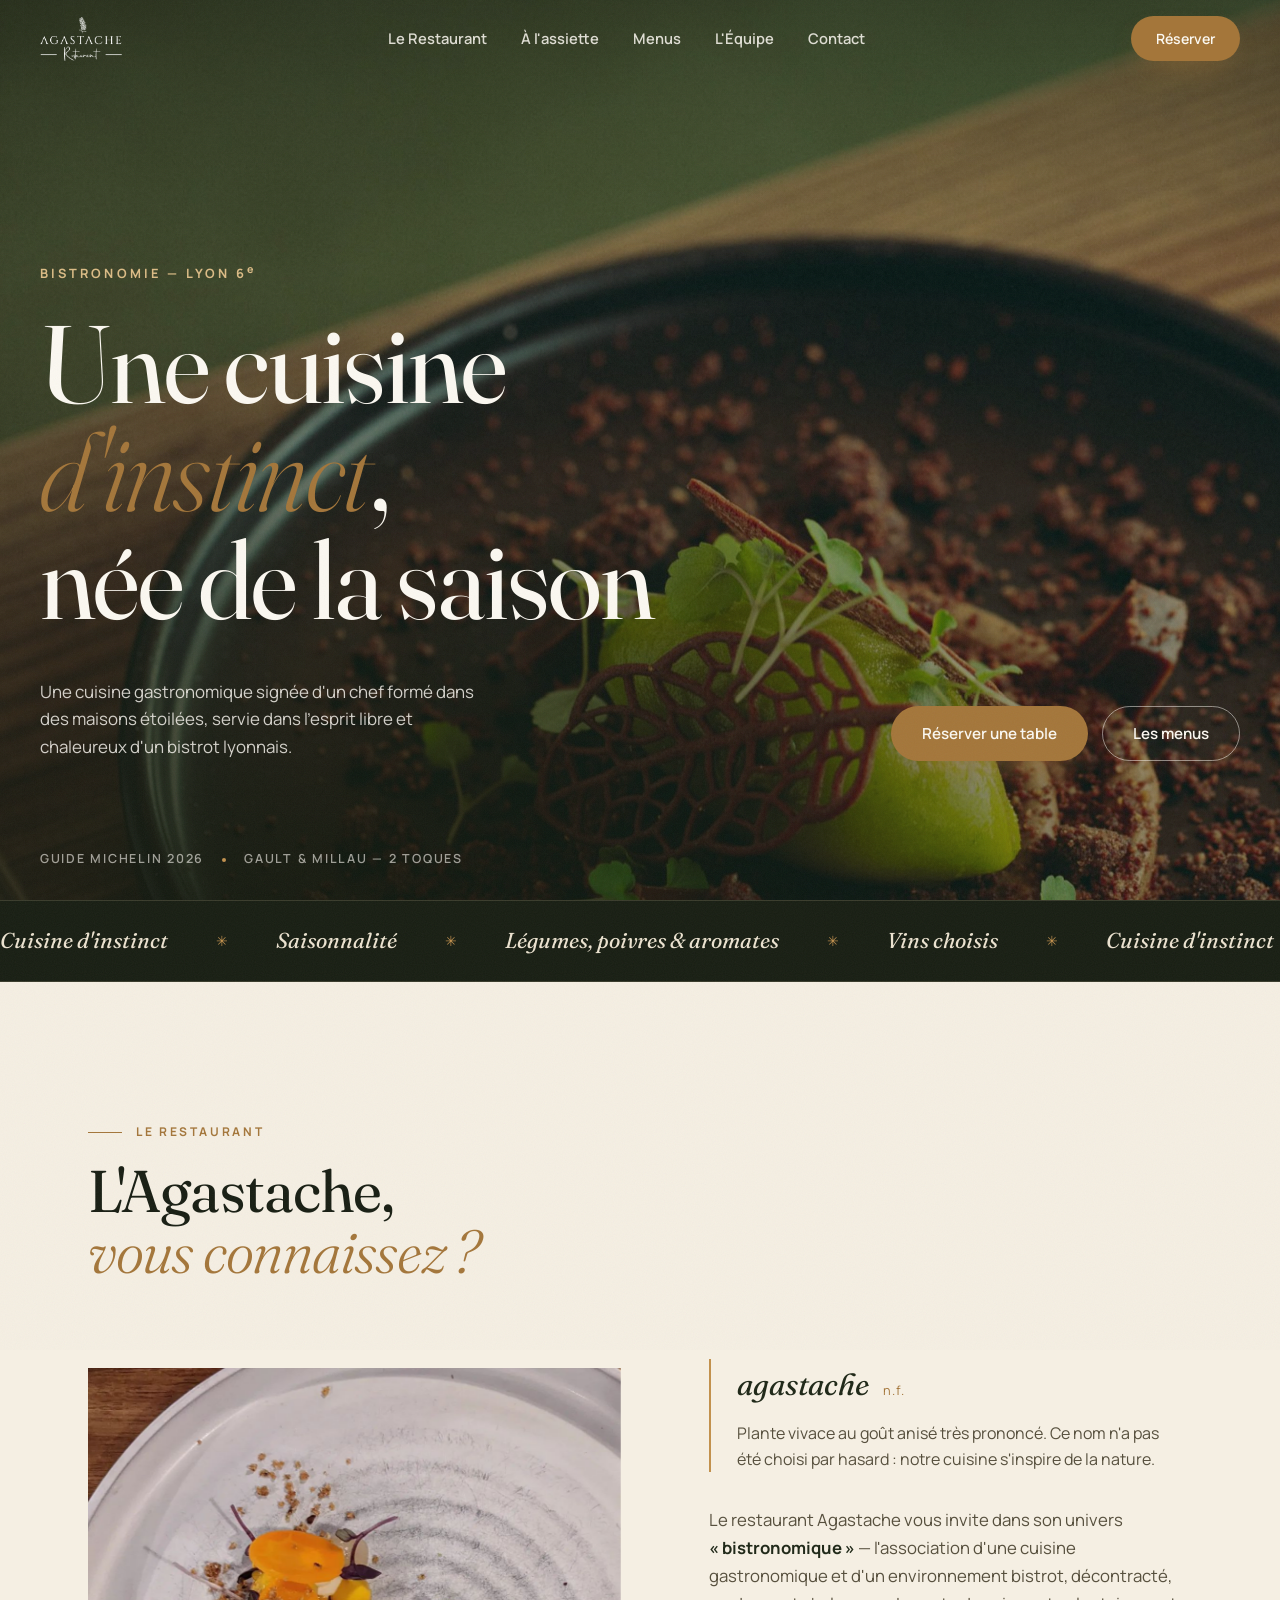
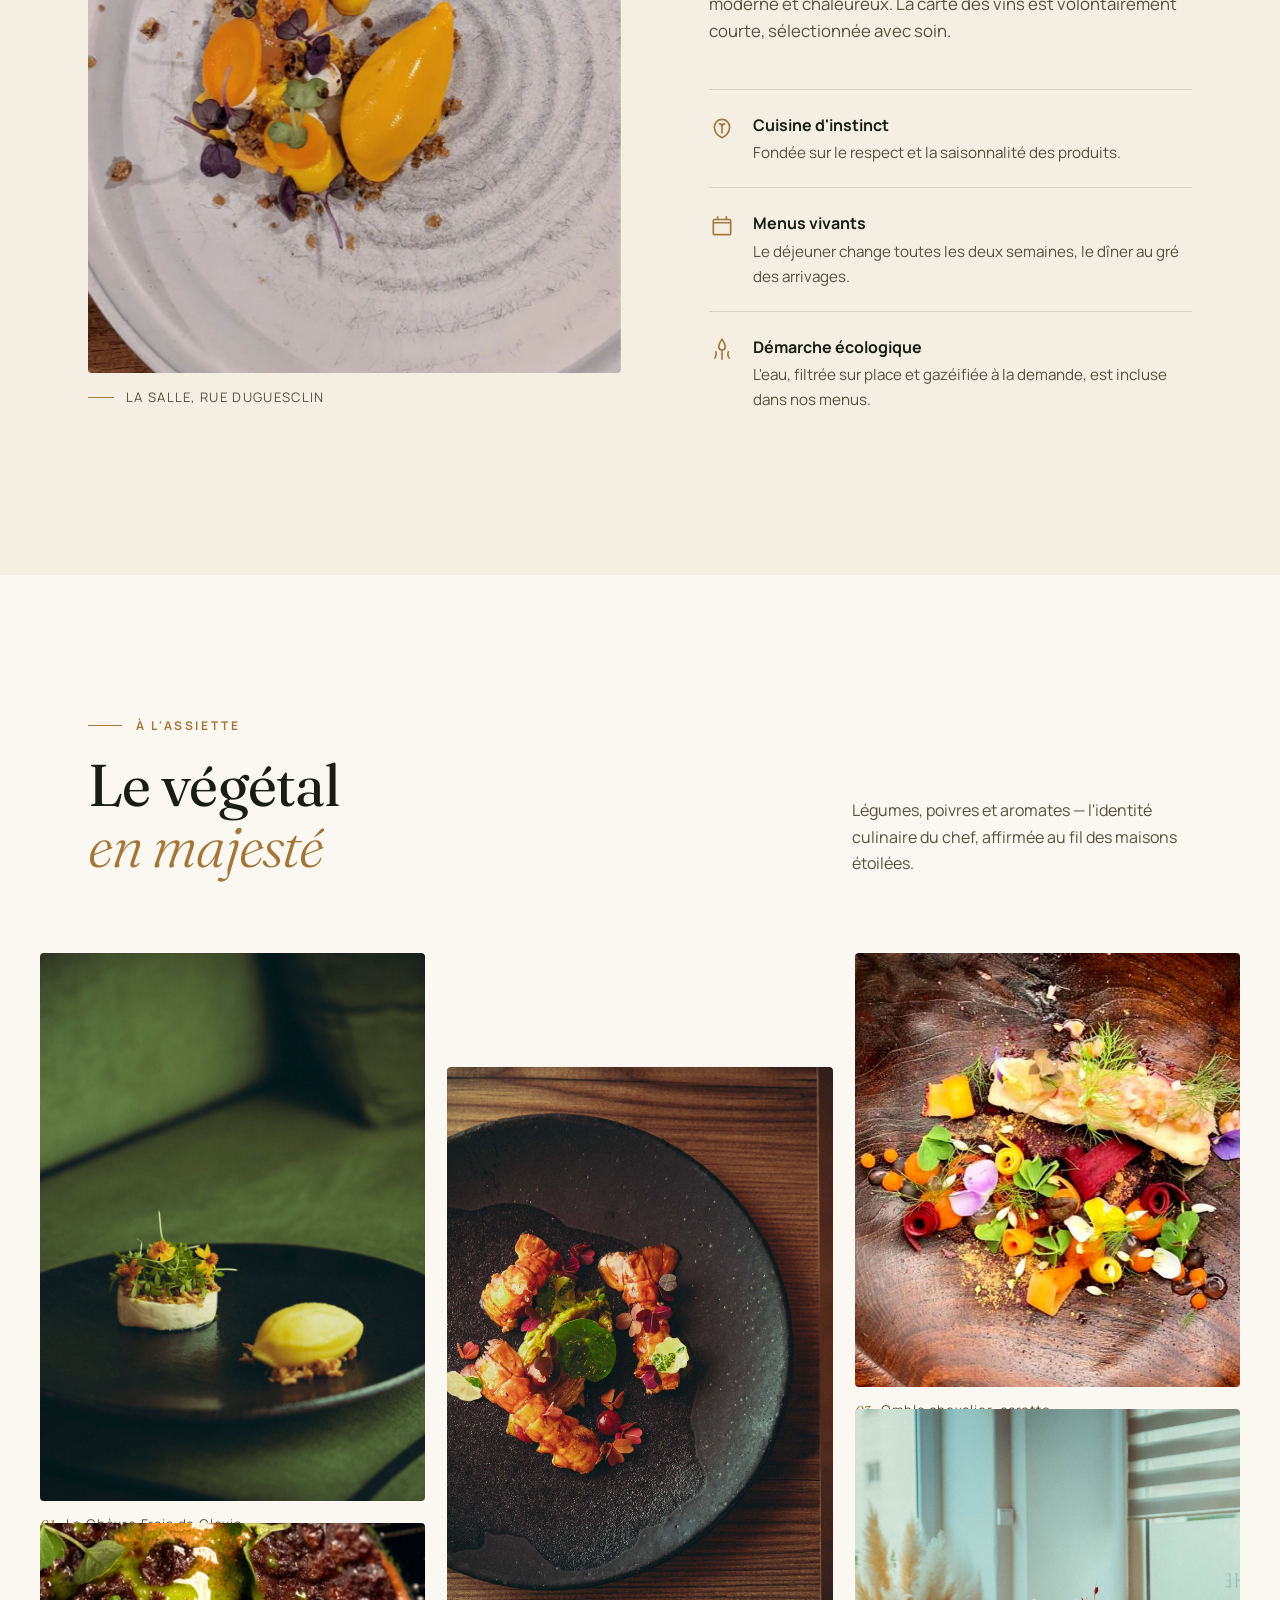
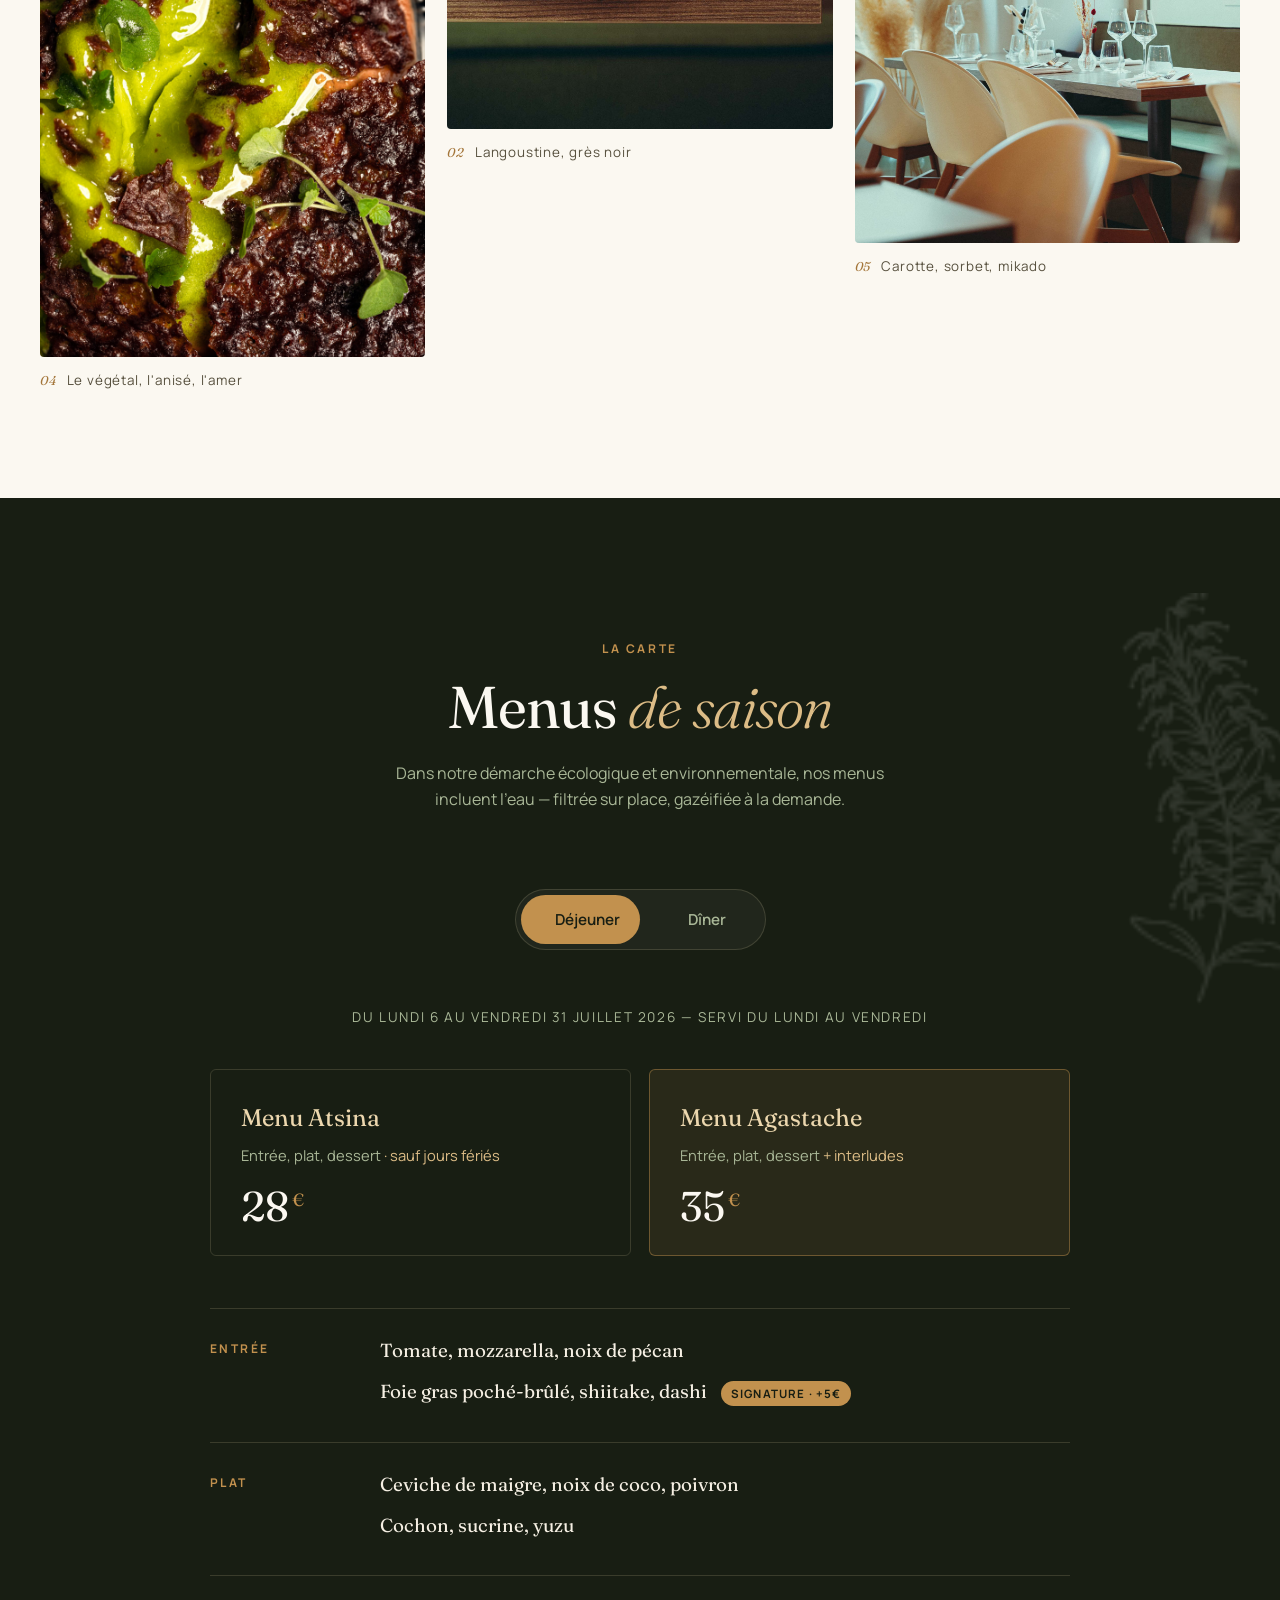
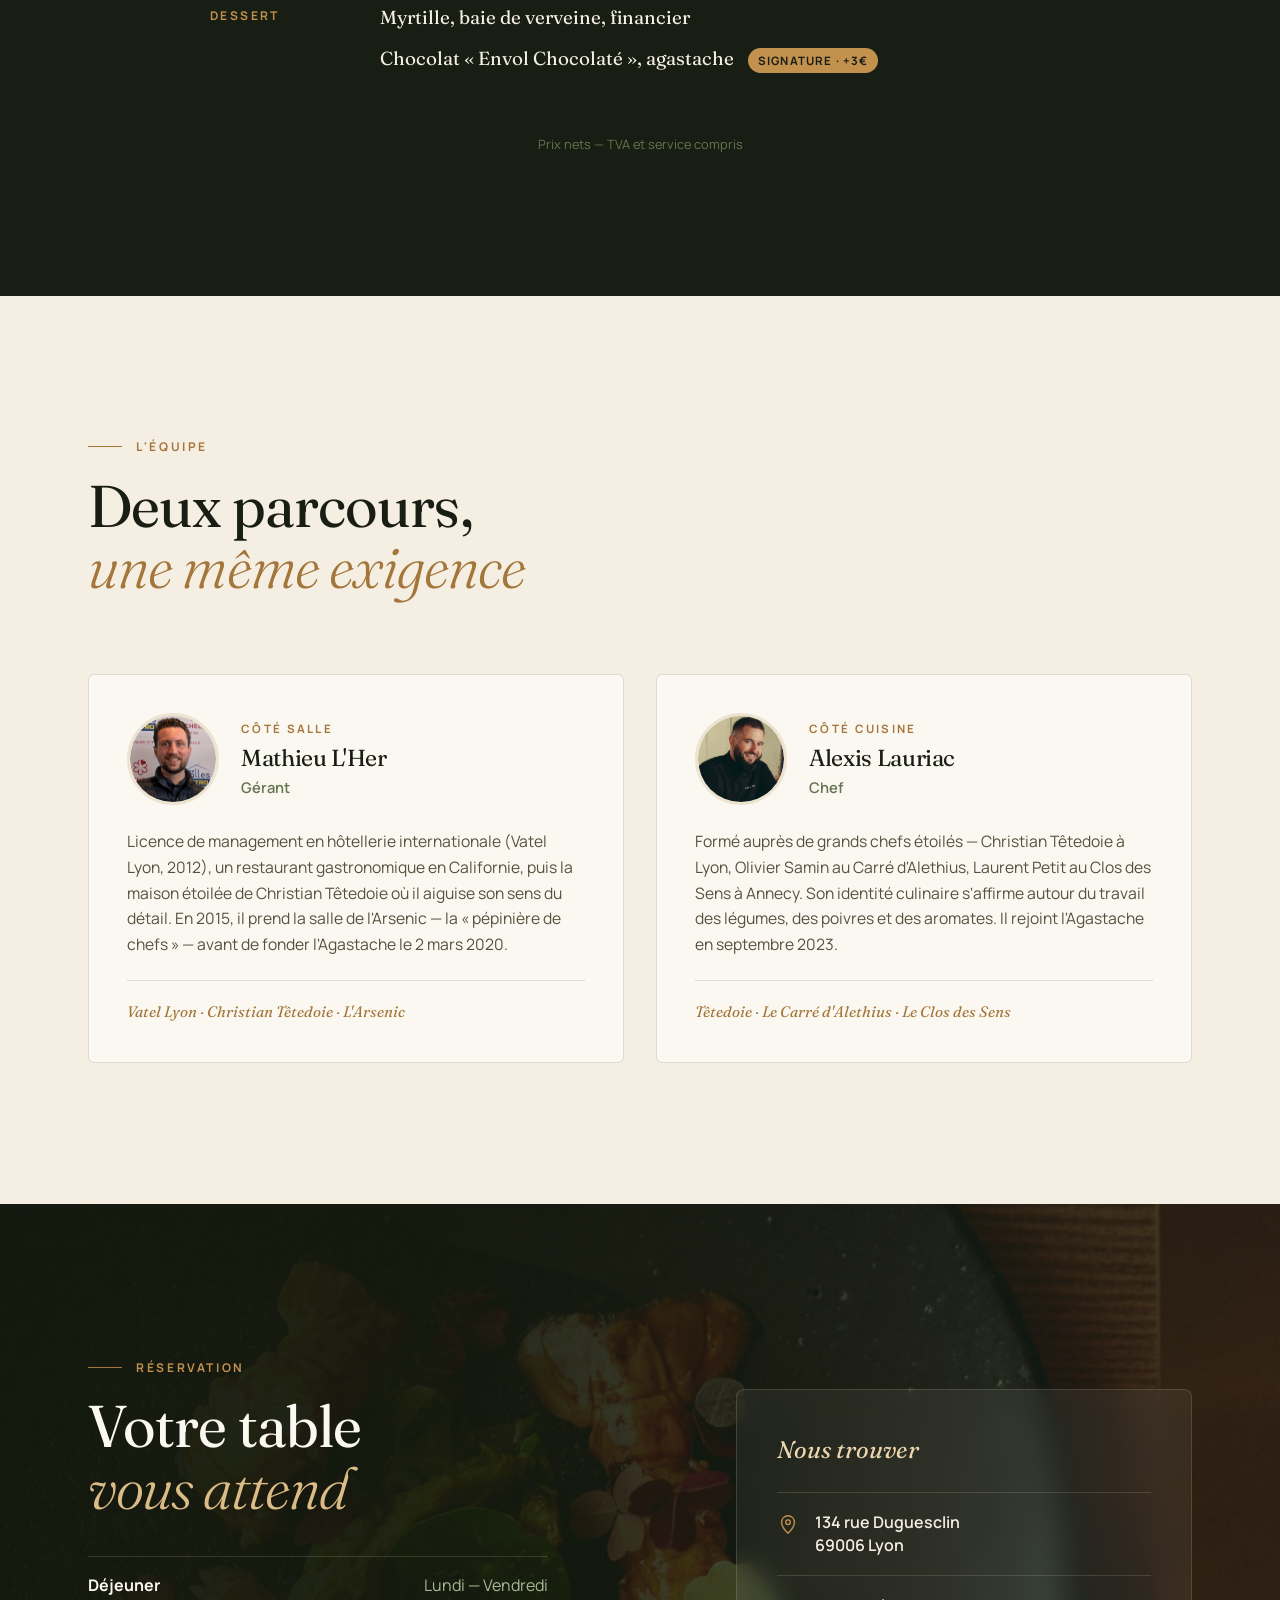
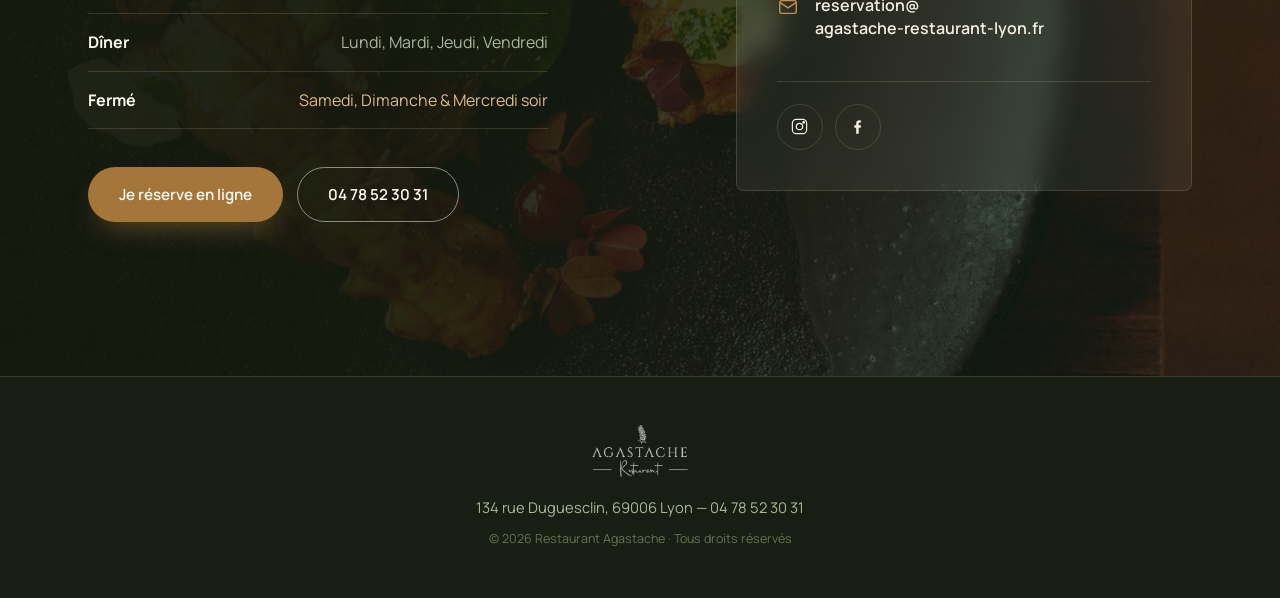
==== index.html @ 4a5bae81 "Refonte du site vitrine Agastache Site one-page statique (HTML/CSS/JS) pour le restaurant Agastache " ====
<!doctype html>
<html lang="fr">
<head>
<meta charset="UTF-8" />
<meta name="viewport" content="width=device-width, initial-scale=1" />
<title>Agastache — Restaurant Bistronomique à Lyon</title>
<meta name="description" content="L'Agastache, restaurant bistronomique à Lyon 6e. Cuisine d'instinct, saisonnalité et produits sélectionnés. Déjeuner &amp; dîner du lundi au vendredi." />
<link rel="icon" href="images/feuille.png" />
<link rel="preconnect" href="https://fonts.googleapis.com" />
<link rel="preconnect" href="https://fonts.gstatic.com" crossorigin />
<link href="https://fonts.googleapis.com/css2?family=Fraunces:ital,opsz,wght@0,9..144,300;0,9..144,400;0,9..144,500;0,9..144,600;1,9..144,300;1,9..144,400;1,9..144,500&family=Manrope:wght@400;500;600;700&display=swap" rel="stylesheet" />
<link rel="stylesheet" href="styles.css" />
</head>
<body>

<a class="skip-link" href="#main">Passer au contenu principal</a>
<div class="progress" aria-hidden="true"><span id="progress-bar"></span></div>

<header class="site-header" id="site-header">
  <div class="header-inner">
    <a href="#top" class="brand" aria-label="Agastache — Accueil">
      <img src="images/logo.png" alt="" class="brand-mark" />
    </a>

    <nav class="main-nav" aria-label="Navigation principale">
      <a href="#restaurant"><span data-text="Le Restaurant">Le Restaurant</span></a>
      <a href="#assiette"><span data-text="À l'assiette">À l'assiette</span></a>
      <a href="#menus"><span data-text="Menus">Menus</span></a>
      <a href="#equipe"><span data-text="L'Équipe">L'Équipe</span></a>
      <a href="#reservation"><span data-text="Contact">Contact</span></a>
    </nav>

    <div class="header-actions">
      <a class="btn btn-primary btn-small" href="#reservation">Réserver</a>
      <button class="nav-toggle" id="nav-toggle" aria-expanded="false" aria-controls="mobile-nav" aria-label="Ouvrir le menu">
        <span></span><span></span>
      </button>
    </div>
  </div>
</header>

<div class="mobile-nav" id="mobile-nav" aria-hidden="true">
  <nav aria-label="Navigation mobile">
    <a href="#restaurant" style="--i:0">Le Restaurant</a>
    <a href="#assiette" style="--i:1">À l'assiette</a>
    <a href="#menus" style="--i:2">Menus</a>
    <a href="#equipe" style="--i:3">L'Équipe</a>
    <a href="#reservation" style="--i:4">Réservation</a>
  </nav>
  <div class="mobile-nav-foot" style="--i:5">
    <a href="tel:+33478523031">04 78 52 30 31</a>
    <p>134 rue Duguesclin, Lyon 6e</p>
  </div>
</div>

<main id="main">

  <!-- ============ HERO ============ -->
  <section class="hero" id="top">
    <div class="hero-media" data-parallax="0.25">
      <img src="images/plat-web-20.jpg" alt="Dessert chocolat, sorbet agastache — restaurant Agastache" />
    </div>
    <div class="hero-scrim"></div>

    <div class="hero-content">
      <p class="hero-kicker reveal-line"><span>Bistronomie — Lyon 6<sup>e</sup></span></p>
      <h1>
        <span class="h1-line"><span>Une cuisine</span></span>
        <span class="h1-line"><span><em>d'instinct</em>,</span></span>
        <span class="h1-line"><span>née de la saison</span></span>
      </h1>
      <div class="hero-foot">
        <p class="hero-lede">
          Une cuisine gastronomique signée d'un chef formé dans des maisons
          étoilées, servie dans l'esprit libre et chaleureux d'un bistrot lyonnais.
        </p>
        <div class="hero-actions">
          <a href="#reservation" class="btn btn-primary">Réserver une table</a>
          <a href="#menus" class="btn btn-ghost">Les menus</a>
        </div>
      </div>
    </div>

    <div class="hero-badges" aria-label="Distinctions">
      <span>Guide Michelin 2026</span>
      <i></i>
      <span>Gault &amp; Millau — 2 toques</span>
    </div>
  </section>

  <!-- ============ MARQUEE ============ -->
  <div class="marquee" aria-hidden="true">
    <div class="marquee-track">
      <span>Cuisine d'instinct</span><i>✳</i><span>Saisonnalité</span><i>✳</i><span>Légumes, poivres &amp; aromates</span><i>✳</i><span>Vins choisis</span><i>✳</i>
      <span>Cuisine d'instinct</span><i>✳</i><span>Saisonnalité</span><i>✳</i><span>Légumes, poivres &amp; aromates</span><i>✳</i><span>Vins choisis</span><i>✳</i>
      <span>Cuisine d'instinct</span><i>✳</i><span>Saisonnalité</span><i>✳</i><span>Légumes, poivres &amp; aromates</span><i>✳</i><span>Vins choisis</span><i>✳</i>
    </div>
  </div>

  <!-- ============ LE RESTAURANT ============ -->
  <section class="section presentation" id="restaurant">
    <div class="container">
      <div class="section-head">
        <p class="eyebrow reveal">Le restaurant</p>
        <h2 class="reveal">L'Agastache,<br /><em>vous connaissez&nbsp;?</em></h2>
      </div>

      <div class="presentation-grid">
        <figure class="presentation-photo reveal-img">
          <div class="img-mask">
            <img src="images/salle.jpg" alt="La salle du restaurant Agastache, lumineuse et chaleureuse" data-parallax="0.12" />
          </div>
          <figcaption>La salle, rue Duguesclin</figcaption>
        </figure>

        <div class="presentation-body">
          <div class="definition reveal">
            <p class="definition-word">agastache <span>n.f.</span></p>
            <p class="definition-text">
              Plante vivace au goût anisé très prononcé. Ce nom n'a pas été
              choisi par hasard&nbsp;: notre cuisine s'inspire de la nature.
            </p>
          </div>

          <p class="body-text reveal">
            Le restaurant Agastache vous invite dans son univers
            <strong>«&nbsp;bistronomique&nbsp;»</strong>&nbsp;— l'association d'une cuisine
            gastronomique et d'un environnement bistrot, décontracté, moderne
            et chaleureux. La carte des vins est volontairement courte,
            sélectionnée avec soin.
          </p>

          <ul class="value-list">
            <li class="reveal">
              <svg viewBox="0 0 24 24" fill="none" stroke="currentColor" stroke-width="1.5" aria-hidden="true"><path d="M12 21c-4-2-7-6-7-10a7 7 0 0 1 14 0c0 4-3 8-7 10Z"/><path d="M12 11v6"/><path d="M9 8c1.5 0 3 1 3 3 0-2 1.5-3 3-3"/></svg>
              <div>
                <p class="value-title">Cuisine d'instinct</p>
                <p class="value-desc">Fondée sur le respect et la saisonnalité des produits.</p>
              </div>
            </li>
            <li class="reveal">
              <svg viewBox="0 0 24 24" fill="none" stroke="currentColor" stroke-width="1.5" aria-hidden="true"><path d="M8 3v4M16 3v4M4 9h16M5 6h14a1 1 0 0 1 1 1v12a1 1 0 0 1-1 1H5a1 1 0 0 1-1-1V7a1 1 0 0 1 1-1Z"/></svg>
              <div>
                <p class="value-title">Menus vivants</p>
                <p class="value-desc">Le déjeuner change toutes les deux semaines, le dîner au gré des arrivages.</p>
              </div>
            </li>
            <li class="reveal">
              <svg viewBox="0 0 24 24" fill="none" stroke="currentColor" stroke-width="1.5" aria-hidden="true"><path d="M12 2c2 2.5 3 5 3 7a3 3 0 1 1-6 0c0-2 1-4.5 3-7Z"/><path d="M6 13c1 2 1 4-1 7M18 13c-1 2-1 4 1 7M12 12v9"/></svg>
              <div>
                <p class="value-title">Démarche écologique</p>
                <p class="value-desc">L'eau, filtrée sur place et gazéifiée à la demande, est incluse dans nos menus.</p>
              </div>
            </li>
          </ul>
        </div>
      </div>
    </div>
  </section>

  <!-- ============ GALERIE ============ -->
  <section class="section gallery" id="assiette">
    <div class="container">
      <div class="section-head between">
        <div>
          <p class="eyebrow reveal">À l'assiette</p>
          <h2 class="reveal">Le végétal<br /><em>en majesté</em></h2>
        </div>
        <p class="section-note reveal">
          Légumes, poivres et aromates — l'identité culinaire du chef,
          affirmée au fil des maisons étoilées.
        </p>
      </div>
    </div>

    <div class="gallery-grid container-wide">
      <figure class="g-item g-a reveal-img">
        <div class="img-mask"><img src="images/plat-signature-hd.jpg" alt="Le Chèvre Frais de Clovis" loading="lazy" /></div>
        <figcaption><span>01</span>Le Chèvre Frais de Clovis</figcaption>
      </figure>
      <figure class="g-item g-b reveal-img">
        <div class="img-mask"><img src="images/plat-web-21.jpg" alt="Langoustine, assiette de grès noir" loading="lazy" /></div>
        <figcaption><span>02</span>Langoustine, grès noir</figcaption>
      </figure>
      <figure class="g-item g-c reveal-img">
        <div class="img-mask"><img src="images/omble-carotte.jpg" alt="Omble chevalier, carotte, fleurs comestibles" loading="lazy" /></div>
        <figcaption><span>03</span>Omble chevalier, carotte</figcaption>
      </figure>
      <figure class="g-item g-d reveal-img">
        <div class="img-mask"><img src="images/agastache-10.jpg" alt="Détail d'un plat, herbes fraîches et tuile de chocolat" loading="lazy" /></div>
        <figcaption><span>04</span>Le végétal, l'anisé, l'amer</figcaption>
      </figure>
      <figure class="g-item g-e reveal-img">
        <div class="img-mask"><img src="images/plat-web-3.jpg" alt="Sorbet carotte, mikado, jeunes pousses" loading="lazy" /></div>
        <figcaption><span>05</span>Carotte, sorbet, mikado</figcaption>
      </figure>
    </div>
  </section>

  <!-- ============ MENUS ============ -->
  <section class="section menus" id="menus">
    <img src="images/feuille.png" alt="" class="menus-leaf" data-parallax="0.18" />
    <div class="container">
      <div class="section-head center-head">
        <p class="eyebrow reveal">La carte</p>
        <h2 class="reveal">Menus <em>de saison</em></h2>
        <p class="section-note reveal">
          Dans notre démarche écologique et environnementale, nos menus
          incluent l'eau — filtrée sur place, gazéifiée à la demande.
        </p>
      </div>

      <div class="menu-tabs reveal" role="tablist" aria-label="Choix du menu">
        <button role="tab" id="tab-dejeuner" aria-selected="true" aria-controls="panel-dejeuner" class="menu-tab is-active">Déjeuner</button>
        <button role="tab" id="tab-diner" aria-selected="false" aria-controls="panel-diner" class="menu-tab">Dîner</button>
        <span class="menu-tab-ink" id="menu-tab-ink" aria-hidden="true"></span>
      </div>

      <div class="menu-panels">
        <div class="menu-panel is-active" id="panel-dejeuner" role="tabpanel" aria-labelledby="tab-dejeuner">
          <p class="menu-period">Du lundi 6 au vendredi 31 juillet 2026 — servi du lundi au vendredi</p>

          <div class="menu-formulas">
            <div class="formula">
              <p class="formula-name">Menu Atsina</p>
              <p class="formula-detail">Entrée, plat, dessert <span>· sauf jours fériés</span></p>
              <p class="formula-price">28<sup>€</sup></p>
            </div>
            <div class="formula formula-featured">
              <p class="formula-name">Menu Agastache</p>
              <p class="formula-detail">Entrée, plat, dessert <span>+ interludes</span></p>
              <p class="formula-price">35<sup>€</sup></p>
            </div>
          </div>

          <div class="menu-courses">
            <div class="course">
              <p class="course-label">Entrée</p>
              <ul>
                <li>Tomate, mozzarella, noix de pécan</li>
                <li class="signature">Foie gras poché-brûlé, shiitake, dashi <span>signature · +5€</span></li>
              </ul>
            </div>
            <div class="course">
              <p class="course-label">Plat</p>
              <ul>
                <li>Ceviche de maigre, noix de coco, poivron</li>
                <li>Cochon, sucrine, yuzu</li>
              </ul>
            </div>
            <div class="course">
              <p class="course-label">Dessert</p>
              <ul>
                <li>Myrtille, baie de verveine, financier</li>
                <li class="signature">Chocolat «&nbsp;Envol Chocolaté&nbsp;», agastache <span>signature · +3€</span></li>
              </ul>
            </div>
          </div>
          <p class="menu-note">Prix nets — TVA et service compris</p>
        </div>

        <div class="menu-panel" id="panel-diner" role="tabpanel" aria-labelledby="tab-diner" hidden>
          <p class="menu-period">Juillet – Août 2026 — servi lundi, mardi, jeudi et vendredi soir</p>

          <div class="menu-formulas">
            <div class="formula">
              <p class="formula-name">Menu Atsina</p>
              <p class="formula-detail">Entrée, plat, dessert <span>+ interludes</span></p>
              <p class="formula-price">42<sup>€</sup></p>
            </div>
            <div class="formula formula-featured">
              <p class="formula-name">Menu Agastache</p>
              <p class="formula-detail">Entrée, deux plats, dessert <span>+ interludes</span></p>
              <p class="formula-price">50<sup>€</sup></p>
            </div>
          </div>

          <div class="menu-courses">
            <div class="course">
              <p class="course-label">Entrée</p>
              <ul>
                <li>Moule, noix de coco, gingembre</li>
                <li>Brocoli, menthe, mozzarella</li>
                <li class="signature">Foie gras poché-brûlé, shiitake, dashi <span>signature · +5€</span></li>
              </ul>
            </div>
            <div class="course">
              <p class="course-label">Plat</p>
              <ul>
                <li>Sériole, fenouil, fraise</li>
                <li>Volaille des Dombes, céleri, sarriette</li>
                <li>Suggestion selon les arrivages</li>
              </ul>
            </div>
            <div class="course">
              <p class="course-label">Dessert</p>
              <ul>
                <li>Chocolat, cassis, piment</li>
                <li>Framboise, verveine, amande</li>
                <li class="signature">Chocolat «&nbsp;Envol Chocolaté&nbsp;», agastache <span>signature · +3€</span></li>
              </ul>
            </div>
          </div>
          <p class="menu-note">Prix nets — TVA et service compris</p>
        </div>
      </div>
    </div>
  </section>

  <!-- ============ ÉQUIPE ============ -->
  <section class="section team" id="equipe">
    <div class="container">
      <div class="section-head">
        <p class="eyebrow reveal">L'équipe</p>
        <h2 class="reveal">Deux parcours,<br /><em>une même exigence</em></h2>
      </div>

      <div class="team-grid">
        <article class="team-card reveal">
          <div class="team-top">
            <div class="team-photo"><img src="images/mathieu.png" alt="Portrait de Mathieu L'Her" /></div>
            <div>
              <p class="team-role">Côté salle</p>
              <h3>Mathieu L'Her</h3>
              <p class="team-title">Gérant</p>
            </div>
          </div>
          <p class="team-bio">
            Licence de management en hôtellerie internationale (Vatel Lyon, 2012),
            un restaurant gastronomique en Californie, puis la maison étoilée de
            Christian Têtedoie où il aiguise son sens du détail. En 2015, il prend
            la salle de l'Arsenic — la «&nbsp;pépinière de chefs&nbsp;» — avant de fonder
            l'Agastache le 2&nbsp;mars&nbsp;2020.
          </p>
          <p class="team-houses">Vatel Lyon · Christian Têtedoie · L'Arsenic</p>
        </article>

        <article class="team-card reveal">
          <div class="team-top">
            <div class="team-photo"><img src="images/alexis.png" alt="Portrait d'Alexis Lauriac" /></div>
            <div>
              <p class="team-role">Côté cuisine</p>
              <h3>Alexis Lauriac</h3>
              <p class="team-title">Chef</p>
            </div>
          </div>
          <p class="team-bio">
            Formé auprès de grands chefs étoilés — Christian Têtedoie à Lyon,
            Olivier Samin au Carré d'Alethius, Laurent Petit au Clos des Sens à
            Annecy. Son identité culinaire s'affirme autour du travail des
            légumes, des poivres et des aromates. Il rejoint l'Agastache en
            septembre&nbsp;2023.
          </p>
          <p class="team-houses">Têtedoie · Le Carré d'Alethius · Le Clos des Sens</p>
        </article>
      </div>
    </div>
  </section>

  <!-- ============ RÉSERVATION ============ -->
  <section class="reservation" id="reservation">
    <div class="reservation-media" data-parallax="0.2">
      <img src="images/plat-web-21.jpg" alt="" loading="lazy" />
    </div>
    <div class="reservation-scrim"></div>

    <div class="container reservation-inner">
      <div class="reservation-text">
        <p class="eyebrow reveal">Réservation</p>
        <h2 class="reveal">Votre table<br /><em>vous attend</em></h2>

        <dl class="hours-list reveal">
          <div class="hours-row"><dt>Déjeuner</dt><dd>Lundi — Vendredi</dd></div>
          <div class="hours-row"><dt>Dîner</dt><dd>Lundi, Mardi, Jeudi, Vendredi</dd></div>
          <div class="hours-row hours-closed"><dt>Fermé</dt><dd>Samedi, Dimanche &amp; Mercredi soir</dd></div>
        </dl>

        <div class="hero-actions reveal">
          <a href="https://agastache-restaurant-lyon.fr/reservations/" class="btn btn-primary" target="_blank" rel="noopener">Je réserve en ligne</a>
          <a href="tel:+33478523031" class="btn btn-ghost">04 78 52 30 31</a>
        </div>
      </div>

      <div class="reservation-card reveal">
        <p class="reservation-card-title">Nous trouver</p>
        <a href="https://maps.google.com/?q=134+rue+Duguesclin,+69006+Lyon" class="reservation-line" target="_blank" rel="noopener">
          <svg viewBox="0 0 24 24" fill="none" stroke="currentColor" stroke-width="1.5" aria-hidden="true"><path d="M12 22s7-6.5 7-12a7 7 0 1 0-14 0c0 5.5 7 12 7 12Z"/><circle cx="12" cy="10" r="2.5"/></svg>
          <span>134 rue Duguesclin<br />69006 Lyon</span>
        </a>
        <a href="mailto:reservation@agastache-restaurant-lyon.fr" class="reservation-line">
          <svg viewBox="0 0 24 24" fill="none" stroke="currentColor" stroke-width="1.5" aria-hidden="true"><rect x="3" y="5" width="18" height="14" rx="2"/><path d="m3 7 9 6 9-6"/></svg>
          <span>reservation@<br />agastache-restaurant-lyon.fr</span>
        </a>
        <div class="reservation-social">
          <a href="https://www.instagram.com/agastache_restaurant_lyon/" target="_blank" rel="noopener" aria-label="Instagram">
            <svg viewBox="0 0 24 24" fill="none" stroke="currentColor" stroke-width="1.5" aria-hidden="true"><rect x="3" y="3" width="18" height="18" rx="5"/><circle cx="12" cy="12" r="4"/><circle cx="17.2" cy="6.8" r="1"/></svg>
          </a>
          <a href="https://www.facebook.com/Agastache-Restaurant-102006594689077/" target="_blank" rel="noopener" aria-label="Facebook">
            <svg viewBox="0 0 24 24" fill="currentColor" aria-hidden="true"><path d="M13.5 21v-7.5H16l.5-3H13.5V8.5c0-.87.24-1.46 1.5-1.46H16.5V4.35A20.6 20.6 0 0 0 14.2 4.2c-2.27 0-3.83 1.39-3.83 3.93v2.37H8v3h2.37V21h3.13Z"/></svg>
          </a>
        </div>
      </div>
    </div>
  </section>

</main>

<footer class="site-footer">
  <div class="container footer-inner">
    <img src="images/logo.png" alt="Agastache Restaurant" class="footer-mark" />
    <p class="footer-line">134 rue Duguesclin, 69006 Lyon — 04 78 52 30 31</p>
    <p class="footer-legal">&copy; <span id="year"></span> Restaurant Agastache · Tous droits réservés</p>
  </div>
</footer>

<script src="script.js"></script>
</body>
</html>
---- styles.css ----
/* ==========================================================================
   Agastache — botanical bistronomy
   ========================================================================== */

:root {
  --ink: #1d1a13;
  --ink-soft: #57503e;
  --cream: #f5efe3;
  --cream-deep: #ece3d0;
  --paper: #fbf8f1;
  --olive-950: #181e13;
  --olive-900: #212a1a;
  --olive-800: #2d3823;
  --olive-700: #3d4b2f;
  --olive-500: #64744f;
  --olive-300: #a9b797;
  --olive-200: #c9d3ba;
  --brass-600: #a4763a;
  --brass-500: #c2914e;
  --brass-300: #dcbc86;
  --brass-200: #ecd7ae;
  --border: rgba(29, 26, 19, 0.13);
  --border-light: rgba(236, 215, 174, 0.16);

  --font-display: "Fraunces", "Iowan Old Style", serif;
  --font-body: "Manrope", -apple-system, sans-serif;

  --container: 1200px;
  --wide: 1440px;
  --ease: cubic-bezier(0.22, 1, 0.36, 1);
  --ease-expo: cubic-bezier(0.16, 1, 0.3, 1);
}

::selection { background: var(--brass-500); color: var(--olive-950); }

*, *::before, *::after { box-sizing: border-box; }
html { scroll-behavior: smooth; }

body {
  margin: 0;
  min-height: 100dvh;
  background: var(--cream);
  color: var(--ink);
  font-family: var(--font-body);
  font-size: 16px;
  line-height: 1.65;
  -webkit-font-smoothing: antialiased;
  overflow-x: clip;
}

/* grain overlay */
body::after {
  content: "";
  position: fixed;
  inset: -50%;
  z-index: 90;
  pointer-events: none;
  opacity: 0.05;
  background-image: url("data:image/svg+xml,%3Csvg xmlns='http://www.w3.org/2000/svg' width='240' height='240'%3E%3Cfilter id='n'%3E%3CfeTurbulence type='fractalNoise' baseFrequency='0.9' numOctaves='2'/%3E%3C/filter%3E%3Crect width='100%25' height='100%25' filter='url(%23n)'/%3E%3C/svg%3E");
}

img { max-width: 100%; display: block; }
a { color: inherit; text-decoration: none; }
ul { list-style: none; margin: 0; padding: 0; }
h1, h2, h3, p, dl, dd, figure { margin: 0; }
button { font: inherit; background: none; border: none; padding: 0; cursor: pointer; color: inherit; }

.container { width: 100%; max-width: var(--container); margin-inline: auto; padding-inline: 24px; }
.container-wide { width: 100%; max-width: var(--wide); margin-inline: auto; padding-inline: 24px; }
@media (min-width: 768px) {
  .container { padding-inline: 48px; }
  .container-wide { padding-inline: 40px; }
}

.skip-link {
  position: absolute; left: -999px; top: 0; z-index: 300;
  background: var(--olive-950); color: var(--paper);
  padding: 12px 20px; border-radius: 0 0 10px 0;
}
.skip-link:focus { left: 0; }

:focus-visible { outline: 2.5px solid var(--brass-500); outline-offset: 3px; border-radius: 3px; }

/* scroll progress */
.progress {
  position: fixed; inset-inline: 0; top: 0; height: 3px; z-index: 210;
  background: transparent;
}
.progress span {
  display: block; height: 100%; width: 100%;
  background: linear-gradient(90deg, var(--brass-600), var(--brass-300));
  transform-origin: left;
  transform: scaleX(0);
}

/* ==========================================================================
   Type
   ========================================================================== */

h1, h2, h3 {
  font-family: var(--font-display);
  font-weight: 400;
  letter-spacing: -0.015em;
  color: var(--olive-950);
}

h2 {
  font-size: clamp(2.2rem, 4.6vw, 3.8rem);
  line-height: 1.04;
}
h2 em, h1 em {
  font-style: italic;
  font-weight: 300;
  color: var(--brass-600);
}

h3 { font-size: 1.45rem; line-height: 1.2; }

.eyebrow {
  font-size: 0.75rem;
  font-weight: 700;
  letter-spacing: 0.22em;
  text-transform: uppercase;
  color: var(--brass-600);
  margin-bottom: 18px;
  display: flex;
  align-items: center;
  gap: 14px;
}
.eyebrow::before {
  content: "";
  width: 34px; height: 1px;
  background: var(--brass-600);
}

.section { padding-block: clamp(84px, 11vw, 150px); }

.section-head { margin-bottom: clamp(48px, 6vw, 84px); }
.section-head.between {
  display: flex;
  flex-wrap: wrap;
  align-items: flex-end;
  justify-content: space-between;
  gap: 28px;
}
.section-head.center-head { text-align: center; }
.section-head.center-head .eyebrow { justify-content: center; }
.section-head.center-head .eyebrow::before { display: none; }

.section-note {
  max-width: 34ch;
  color: var(--ink-soft);
  font-size: 1rem;
}
.center-head .section-note { margin: 22px auto 0; max-width: 52ch; }

/* ==========================================================================
   Buttons
   ========================================================================== */

.btn {
  position: relative;
  display: inline-flex;
  align-items: center;
  justify-content: center;
  min-height: 48px;
  padding: 14px 30px;
  border-radius: 999px;
  font-weight: 600;
  font-size: 0.95rem;
  border: 1.5px solid transparent;
  overflow: hidden;
  cursor: pointer;
  touch-action: manipulation;
  transition: color 320ms var(--ease), border-color 320ms var(--ease), transform 320ms var(--ease), box-shadow 320ms var(--ease);
  z-index: 1;
}
.btn::before {
  content: "";
  position: absolute;
  inset: 0;
  z-index: -1;
  border-radius: inherit;
  transform: translateY(101%);
  transition: transform 420ms var(--ease-expo);
}

.btn-primary {
  background: var(--brass-600);
  color: var(--paper);
  box-shadow: 0 14px 30px -14px rgba(164, 118, 58, 0.7);
}
.btn-primary::before { background: var(--olive-950); }
.btn-primary:hover::before { transform: translateY(0); }
.btn-primary:hover { transform: translateY(-2px); }
.btn-primary:active { transform: translateY(0) scale(0.98); }

.btn-ghost {
  color: var(--paper);
  border-color: rgba(251, 248, 241, 0.5);
}
.btn-ghost::before { background: var(--paper); }
.btn-ghost:hover { color: var(--olive-950); border-color: var(--paper); }
.btn-ghost:hover::before { transform: translateY(0); }

.btn-small { min-height: 42px; padding: 10px 24px; font-size: 0.88rem; }

/* ==========================================================================
   Header
   ========================================================================== */

.site-header {
  position: fixed;
  inset-inline: 0; top: 0;
  z-index: 200;
  padding-block: 16px;
  transition: transform 420ms var(--ease), background-color 420ms var(--ease), box-shadow 420ms var(--ease), padding 420ms var(--ease);
}
.site-header.is-hidden { transform: translateY(-110%); }
.site-header.is-scrolled {
  background: rgba(245, 239, 227, 0.9);
  backdrop-filter: blur(14px);
  -webkit-backdrop-filter: blur(14px);
  box-shadow: 0 1px 0 var(--border);
  padding-block: 10px;
}

.header-inner {
  max-width: var(--wide);
  margin-inline: auto;
  padding-inline: 24px;
  display: flex;
  align-items: center;
  justify-content: space-between;
  gap: 24px;
}
@media (min-width: 768px) { .header-inner { padding-inline: 40px; } }

.brand-mark {
  height: 44px; width: auto;
  transition: filter 420ms var(--ease), height 420ms var(--ease);
  filter: brightness(0) invert(1);
}
.site-header.is-scrolled .brand-mark { filter: none; height: 38px; }

.main-nav { display: none; gap: 34px; }
@media (min-width: 1000px) { .main-nav { display: flex; } }

.main-nav a {
  font-size: 0.92rem;
  font-weight: 600;
  color: rgba(251, 248, 241, 0.85);
  transition: color 320ms var(--ease);
  overflow: hidden;
  padding: 2px 0;
}
.main-nav a span {
  position: relative;
  display: inline-block;
  transition: transform 380ms var(--ease-expo);
}
.main-nav a span::after {
  content: attr(data-text);
  position: absolute;
  top: 100%; left: 0;
  color: var(--brass-500);
}
.main-nav a:hover span { transform: translateY(-100%); }
.site-header.is-scrolled .main-nav a { color: var(--ink-soft); }

.header-actions { display: flex; align-items: center; gap: 14px; }
.header-actions .btn-primary { display: none; }
@media (min-width: 640px) { .header-actions .btn-primary { display: inline-flex; } }

.nav-toggle {
  display: flex;
  flex-direction: column;
  gap: 7px;
  align-items: center;
  justify-content: center;
  width: 46px; height: 46px;
  border-radius: 50%;
  border: 1.5px solid rgba(251, 248, 241, 0.4);
  transition: border-color 320ms var(--ease);
}
.site-header.is-scrolled .nav-toggle { border-color: var(--border); }
.nav-toggle span {
  width: 20px; height: 2px;
  border-radius: 2px;
  background: var(--paper);
  transition: transform 380ms var(--ease), background-color 320ms var(--ease);
}
.site-header.is-scrolled .nav-toggle span { background: var(--olive-950); }
.nav-toggle[aria-expanded="true"] span:nth-child(1) { transform: translateY(4.5px) rotate(45deg); }
.nav-toggle[aria-expanded="true"] span:nth-child(2) { transform: translateY(-4.5px) rotate(-45deg); }
.nav-toggle[aria-expanded="true"] span { background: var(--paper) !important; }
@media (min-width: 1000px) { .nav-toggle { display: none; } }

/* mobile nav overlay */
.mobile-nav {
  position: fixed;
  inset: 0;
  z-index: 150;
  background: var(--olive-950);
  display: flex;
  flex-direction: column;
  justify-content: center;
  padding: 100px 32px 48px;
  clip-path: circle(0% at calc(100% - 47px) 39px);
  visibility: hidden;
  transition: clip-path 640ms var(--ease-expo), visibility 0s 640ms;
}
.mobile-nav.is-open {
  clip-path: circle(150% at calc(100% - 47px) 39px);
  visibility: visible;
  transition: clip-path 640ms var(--ease-expo);
}
.mobile-nav nav { display: flex; flex-direction: column; gap: 8px; }
.mobile-nav nav a {
  font-family: var(--font-display);
  font-size: clamp(2rem, 8vw, 2.8rem);
  color: var(--cream);
  padding: 6px 0;
  opacity: 0;
  transform: translateY(26px);
  transition: opacity 480ms var(--ease), transform 480ms var(--ease), color 300ms;
}
.mobile-nav nav a:hover { color: var(--brass-300); font-style: italic; }
.mobile-nav.is-open nav a,
.mobile-nav.is-open .mobile-nav-foot {
  opacity: 1;
  transform: translateY(0);
  transition-delay: calc(140ms + var(--i) * 60ms);
}
.mobile-nav-foot {
  margin-top: 40px;
  color: var(--olive-300);
  opacity: 0;
  transform: translateY(26px);
  transition: opacity 480ms var(--ease), transform 480ms var(--ease);
}
.mobile-nav-foot a { font-weight: 700; color: var(--brass-300); font-size: 1.2rem; }
.mobile-nav-foot p { margin-top: 4px; font-size: 0.92rem; }

/* ==========================================================================
   Hero
   ========================================================================== */

.hero {
  position: relative;
  min-height: 100dvh;
  display: flex;
  flex-direction: column;
  justify-content: flex-end;
  overflow: hidden;
  background: var(--olive-950);
}

.hero-media { position: absolute; inset: -8% 0; }
.hero-media img {
  width: 100%; height: 100%;
  object-fit: cover;
  object-position: 50% 42%;
  animation: hero-zoom 12s var(--ease) both;
}
@keyframes hero-zoom {
  from { transform: scale(1.14); }
  to { transform: scale(1.02); }
}

.hero-scrim {
  position: absolute; inset: 0;
  background:
    radial-gradient(120% 90% at 20% 100%, rgba(20, 25, 14, 0.88) 0%, rgba(20, 25, 14, 0.4) 55%, rgba(20, 25, 14, 0.18) 100%),
    linear-gradient(180deg, rgba(20, 25, 14, 0.5) 0%, rgba(20, 25, 14, 0.05) 30%);
}

.hero-content {
  position: relative;
  z-index: 2;
  width: 100%;
  max-width: var(--wide);
  margin-inline: auto;
  padding: 140px 24px 72px;
}
@media (min-width: 768px) { .hero-content { padding-inline: 40px; padding-bottom: 88px; } }

.hero-kicker {
  font-size: 0.8rem;
  font-weight: 700;
  letter-spacing: 0.24em;
  text-transform: uppercase;
  color: var(--brass-300);
  margin-bottom: 26px;
}
.hero-kicker sup { text-transform: none; }

h1 {
  font-size: clamp(2.9rem, 8.6vw, 7rem);
  line-height: 0.98;
  color: var(--paper);
  max-width: 12ch;
}
.h1-line { display: block; overflow: hidden; padding-bottom: 0.08em; margin-bottom: -0.08em; }
.h1-line > span {
  display: inline-block;
  transform: translateY(115%);
  animation: line-up 1s var(--ease-expo) forwards;
}
.h1-line:nth-child(1) > span { animation-delay: 180ms; }
.h1-line:nth-child(2) > span { animation-delay: 300ms; }
.h1-line:nth-child(3) > span { animation-delay: 420ms; }
@keyframes line-up { to { transform: translateY(0); } }

.reveal-line { overflow: hidden; }
.reveal-line span {
  display: inline-block;
  transform: translateY(110%);
  animation: line-up 0.9s var(--ease-expo) 80ms forwards;
}

.hero-foot {
  display: flex;
  flex-wrap: wrap;
  align-items: flex-end;
  justify-content: space-between;
  gap: 32px;
  margin-top: 44px;
  opacity: 0;
  animation: fade-up 1s var(--ease) 700ms forwards;
}
@keyframes fade-up {
  from { opacity: 0; transform: translateY(24px); }
  to { opacity: 1; transform: translateY(0); }
}

.hero-lede {
  max-width: 44ch;
  font-size: 1.06rem;
  color: rgba(251, 248, 241, 0.82);
}
.hero-actions { display: flex; flex-wrap: wrap; gap: 14px; }

.hero-badges {
  position: relative;
  z-index: 2;
  display: flex;
  align-items: center;
  gap: 18px;
  max-width: var(--wide);
  margin-inline: auto;
  width: 100%;
  padding: 0 24px 30px;
  font-size: 0.78rem;
  font-weight: 600;
  letter-spacing: 0.14em;
  text-transform: uppercase;
  color: rgba(251, 248, 241, 0.6);
  opacity: 0;
  animation: fade-up 1s var(--ease) 950ms forwards;
}
@media (min-width: 768px) { .hero-badges { padding-inline: 40px; } }
.hero-badges i { width: 4px; height: 4px; border-radius: 50%; background: var(--brass-500); }

/* ==========================================================================
   Marquee
   ========================================================================== */

.marquee {
  background: var(--olive-950);
  color: var(--cream);
  overflow: hidden;
  padding-block: 22px;
  border-block: 1px solid var(--border-light);
}
.marquee-track {
  display: flex;
  align-items: center;
  gap: 48px;
  width: max-content;
  animation: marquee 36s linear infinite;
}
.marquee-track span {
  font-family: var(--font-display);
  font-style: italic;
  font-size: 1.35rem;
  white-space: nowrap;
  color: var(--cream-deep);
}
.marquee-track i {
  font-style: normal;
  color: var(--brass-500);
  font-size: 0.9rem;
}
@keyframes marquee {
  to { transform: translateX(calc(-100% / 3)); }
}

/* ==========================================================================
   Reveals & parallax
   ========================================================================== */

.reveal {
  opacity: 0;
  transform: translateY(30px);
  transition: opacity 900ms var(--ease), transform 900ms var(--ease);
  transition-delay: var(--rd, 0ms);
}
.reveal.is-visible { opacity: 1; transform: translateY(0); }

.reveal-img .img-mask {
  position: relative;
  overflow: hidden;
}
.reveal-img .img-mask::after {
  content: "";
  position: absolute;
  inset: 0;
  background: var(--cream);
  transform: scaleY(1);
  transform-origin: top;
  transition: transform 1s var(--ease-expo);
  transition-delay: var(--rd, 0ms);
}
.menus .reveal-img .img-mask::after,
.reservation .reveal-img .img-mask::after { background: var(--olive-950); }
.reveal-img img {
  transform: scale(1.12);
  transition: transform 1.3s var(--ease-expo);
  transition-delay: var(--rd, 0ms);
}
.reveal-img.is-visible .img-mask::after { transform: scaleY(0); }
.reveal-img.is-visible img { transform: scale(1); }

[data-parallax] { will-change: transform; }

/* ==========================================================================
   Presentation
   ========================================================================== */

.presentation { background: var(--cream); position: relative; }

.presentation-grid {
  display: grid;
  gap: 52px;
  align-items: start;
}
@media (min-width: 960px) {
  .presentation-grid { grid-template-columns: 1.05fr 0.95fr; gap: 88px; }
}

.presentation-photo { position: relative; }
.presentation-photo .img-mask {
  border-radius: 4px;
  aspect-ratio: 4 / 4.6;
}
.presentation-photo img {
  width: 100%; height: 112%;
  object-fit: cover;
}
.presentation-photo figcaption {
  margin-top: 14px;
  font-size: 0.82rem;
  letter-spacing: 0.1em;
  text-transform: uppercase;
  color: var(--ink-soft);
  display: flex;
  align-items: center;
  gap: 12px;
}
.presentation-photo figcaption::before {
  content: "";
  width: 26px; height: 1px;
  background: var(--brass-600);
}

.definition {
  border-left: 2px solid var(--brass-500);
  padding-left: 26px;
  margin-bottom: 34px;
}
.definition-word {
  font-family: var(--font-display);
  font-style: italic;
  font-size: 1.9rem;
  color: var(--olive-900);
}
.definition-word span {
  font-family: var(--font-body);
  font-style: normal;
  font-size: 0.8rem;
  color: var(--brass-600);
  letter-spacing: 0.08em;
  margin-left: 8px;
}
.definition-text { margin-top: 10px; color: var(--ink-soft); max-width: 44ch; }

.body-text { color: var(--ink-soft); font-size: 1.05rem; max-width: 52ch; }
.body-text strong { color: var(--olive-900); }

.value-list { margin-top: 44px; display: grid; gap: 0; }
.value-list li {
  display: flex;
  gap: 18px;
  align-items: flex-start;
  padding-block: 22px;
  border-top: 1px solid var(--border);
}
.value-list svg { flex-shrink: 0; width: 26px; height: 26px; color: var(--brass-600); margin-top: 3px; }
.value-title { font-weight: 700; color: var(--olive-950); }
.value-desc { margin-top: 2px; font-size: 0.95rem; color: var(--ink-soft); }

/* ==========================================================================
   Gallery
   ========================================================================== */

.gallery { background: var(--paper); }

.gallery-grid {
  display: grid;
  gap: 18px;
  grid-template-columns: repeat(2, 1fr);
}
@media (min-width: 900px) {
  .gallery-grid {
    grid-template-columns: repeat(12, 1fr);
    grid-auto-rows: 92px;
    gap: 22px;
  }
  .g-a { grid-column: 1 / 5; grid-row: 1 / 6; }
  .g-b { grid-column: 5 / 9; grid-row: 2 / 8; }
  .g-c { grid-column: 9 / 13; grid-row: 1 / 5; }
  .g-d { grid-column: 1 / 5; grid-row: 6 / 10; }
  .g-e { grid-column: 9 / 13; grid-row: 5 / 9; }
}

.g-item { position: relative; }
.g-item .img-mask {
  height: 100%;
  border-radius: 4px;
  aspect-ratio: 3 / 3.6;
}
@media (min-width: 900px) { .g-item .img-mask { aspect-ratio: auto; } }
.g-item img {
  width: 100%; height: 100%;
  object-fit: cover;
}
.g-item:hover img { transform: scale(1.05); transition-duration: 700ms; }

.g-item figcaption {
  margin-top: 12px;
  font-size: 0.84rem;
  letter-spacing: 0.06em;
  color: var(--ink-soft);
  display: flex;
  align-items: baseline;
  gap: 10px;
}
.g-item figcaption span {
  font-family: var(--font-display);
  font-style: italic;
  color: var(--brass-600);
  font-size: 0.8rem;
}

/* ==========================================================================
   Menus
   ========================================================================== */

.menus {
  position: relative;
  background: var(--olive-950);
  color: var(--cream);
  overflow: hidden;
}
.menus-leaf {
  position: absolute;
  top: 6%; right: -30px;
  width: 190px;
  opacity: 0.12;
  pointer-events: none;
}
.menus h2 { color: var(--paper); }
.menus h2 em { color: var(--brass-300); }
.menus .eyebrow { color: var(--brass-500); }
.menus .section-note { color: var(--olive-300); }

.menu-tabs {
  position: relative;
  display: flex;
  width: max-content;
  margin: 0 auto 56px;
  border: 1px solid var(--border-light);
  border-radius: 999px;
  padding: 5px;
  background: rgba(251, 248, 241, 0.04);
}
.menu-tab {
  position: relative;
  z-index: 1;
  padding: 12px 34px;
  min-height: 48px;
  border-radius: 999px;
  font-weight: 600;
  font-size: 0.95rem;
  color: var(--olive-300);
  transition: color 320ms var(--ease);
  touch-action: manipulation;
}
.menu-tab.is-active { color: var(--olive-950); }
.menu-tab-ink {
  position: absolute;
  top: 5px; bottom: 5px; left: 5px;
  width: calc(50% - 5px);
  border-radius: 999px;
  background: var(--brass-500);
  transition: transform 420ms var(--ease-expo);
}
.menu-tabs[data-active="1"] .menu-tab-ink { transform: translateX(100%); }

.menu-panels { max-width: 860px; margin-inline: auto; }
.menu-panel {
  animation: panel-in 620ms var(--ease) both;
}
.menu-panel[hidden] { display: none; }
@keyframes panel-in {
  from { opacity: 0; transform: translateY(18px); }
  to { opacity: 1; transform: translateY(0); }
}

.menu-period {
  text-align: center;
  font-size: 0.85rem;
  letter-spacing: 0.12em;
  text-transform: uppercase;
  color: var(--olive-300);
  margin-bottom: 40px;
}

.menu-formulas {
  display: grid;
  gap: 18px;
  margin-bottom: 52px;
}
@media (min-width: 680px) { .menu-formulas { grid-template-columns: 1fr 1fr; } }

.formula {
  position: relative;
  border: 1px solid var(--border-light);
  border-radius: 6px;
  padding: 28px 30px;
  transition: border-color 320ms var(--ease), background-color 320ms var(--ease), transform 320ms var(--ease);
}
.formula:hover { transform: translateY(-4px); border-color: rgba(236, 215, 174, 0.4); }
.formula-featured {
  background: rgba(194, 145, 78, 0.1);
  border-color: rgba(194, 145, 78, 0.45);
}
.formula-name {
  font-family: var(--font-display);
  font-size: 1.5rem;
  color: var(--brass-200);
}
.formula-detail { margin-top: 6px; font-size: 0.92rem; color: var(--olive-300); }
.formula-detail span { color: var(--brass-300); }
.formula-price {
  margin-top: 18px;
  font-family: var(--font-display);
  font-size: 2.6rem;
  line-height: 1;
  color: var(--paper);
  font-variant-numeric: tabular-nums;
}
.formula-price sup { font-size: 1.1rem; color: var(--brass-500); margin-left: 3px; }

.menu-courses { display: grid; gap: 8px; }
.course {
  display: grid;
  gap: 6px 40px;
  padding-block: 26px;
  border-top: 1px solid var(--border-light);
}
@media (min-width: 680px) { .course { grid-template-columns: 130px 1fr; } }
.course-label {
  font-size: 0.75rem;
  font-weight: 700;
  letter-spacing: 0.2em;
  text-transform: uppercase;
  color: var(--brass-500);
  padding-top: 4px;
}
.course ul { display: grid; gap: 10px; }
.course li {
  font-family: var(--font-display);
  font-size: 1.18rem;
  color: var(--cream);
}
.course li.signature span {
  display: inline-block;
  font-family: var(--font-body);
  font-size: 0.72rem;
  font-weight: 700;
  letter-spacing: 0.1em;
  text-transform: uppercase;
  color: var(--olive-950);
  background: var(--brass-500);
  border-radius: 999px;
  padding: 3px 10px;
  margin-left: 10px;
  vertical-align: middle;
}

.menu-note {
  margin-top: 34px;
  text-align: center;
  font-size: 0.8rem;
  color: var(--olive-500);
}

/* ==========================================================================
   Team
   ========================================================================== */

.team { background: var(--cream); }

.team-grid { display: grid; gap: 26px; }
@media (min-width: 860px) { .team-grid { grid-template-columns: 1fr 1fr; gap: 32px; } }

.team-card {
  background: var(--paper);
  border: 1px solid var(--border);
  border-radius: 6px;
  padding: 38px;
  transition: transform 420ms var(--ease), box-shadow 420ms var(--ease);
}
.team-card:hover {
  transform: translateY(-6px);
  box-shadow: 0 30px 60px -35px rgba(24, 30, 19, 0.4);
}
.team-card:nth-child(2) { --rd: 120ms; }

.team-top {
  display: flex;
  align-items: center;
  gap: 22px;
  margin-bottom: 24px;
}
.team-photo {
  width: 92px; height: 92px;
  border-radius: 50%;
  overflow: hidden;
  flex-shrink: 0;
  border: 3px solid var(--cream-deep);
}
.team-photo img { width: 100%; height: 100%; object-fit: cover; transition: transform 600ms var(--ease); }
.team-card:hover .team-photo img { transform: scale(1.08); }

.team-role {
  font-size: 0.72rem;
  font-weight: 700;
  letter-spacing: 0.2em;
  text-transform: uppercase;
  color: var(--brass-600);
  margin-bottom: 6px;
}
.team-title { color: var(--olive-500); font-weight: 600; font-size: 0.92rem; margin-top: 3px; }
.team-bio { color: var(--ink-soft); font-size: 0.98rem; }
.team-houses {
  margin-top: 22px;
  padding-top: 18px;
  border-top: 1px solid var(--border);
  font-family: var(--font-display);
  font-style: italic;
  font-size: 0.95rem;
  color: var(--brass-600);
}

/* ==========================================================================
   Reservation
   ========================================================================== */

.reservation {
  position: relative;
  overflow: hidden;
  background: var(--olive-950);
  color: var(--cream);
  padding-block: clamp(90px, 12vw, 160px);
}
.reservation-media { position: absolute; inset: -12% 0; }
.reservation-media img {
  width: 100%; height: 100%;
  object-fit: cover;
  object-position: 50% 35%;
}
.reservation-scrim {
  position: absolute; inset: 0;
  background: linear-gradient(100deg, rgba(20, 25, 14, 0.95) 30%, rgba(20, 25, 14, 0.75) 65%, rgba(20, 25, 14, 0.5) 100%);
}

.reservation-inner {
  position: relative;
  z-index: 2;
  display: grid;
  gap: 56px;
  align-items: center;
}
@media (min-width: 960px) { .reservation-inner { grid-template-columns: 1.1fr 0.9fr; gap: 90px; } }

.reservation h2 { color: var(--paper); }
.reservation h2 em { color: var(--brass-300); }
.reservation .eyebrow { color: var(--brass-500); }

.hours-list {
  margin-block: 38px;
  border-top: 1px solid var(--border-light);
  max-width: 460px;
}
.hours-row {
  display: flex;
  justify-content: space-between;
  gap: 20px;
  padding-block: 15px;
  border-bottom: 1px solid var(--border-light);
}
.hours-row dt { font-weight: 700; color: var(--paper); }
.hours-row dd { color: var(--olive-300); text-align: right; }
.hours-closed dd { color: var(--brass-300); }

.reservation-card {
  background: rgba(251, 248, 241, 0.06);
  backdrop-filter: blur(12px);
  -webkit-backdrop-filter: blur(12px);
  border: 1px solid var(--border-light);
  border-radius: 8px;
  padding: 40px;
  --rd: 140ms;
}
.reservation-card-title {
  font-family: var(--font-display);
  font-style: italic;
  font-size: 1.5rem;
  color: var(--brass-200);
  margin-bottom: 22px;
}
.reservation-line {
  display: flex;
  gap: 16px;
  align-items: flex-start;
  padding-block: 18px;
  border-top: 1px solid var(--border-light);
  font-weight: 600;
  line-height: 1.45;
  transition: color 300ms var(--ease), transform 300ms var(--ease);
}
.reservation-line:hover { color: var(--brass-200); transform: translateX(6px); }
.reservation-line svg { width: 22px; height: 22px; flex-shrink: 0; color: var(--brass-500); margin-top: 2px; }

.reservation-social {
  display: flex;
  gap: 12px;
  margin-top: 22px;
  padding-top: 22px;
  border-top: 1px solid var(--border-light);
}
.reservation-social a {
  width: 46px; height: 46px;
  border-radius: 50%;
  border: 1.5px solid var(--border-light);
  display: flex;
  align-items: center;
  justify-content: center;
  transition: border-color 300ms var(--ease), background-color 300ms var(--ease), transform 300ms var(--ease);
}
.reservation-social svg { width: 19px; height: 19px; }
.reservation-social a:hover {
  border-color: var(--brass-500);
  background: rgba(194, 145, 78, 0.15);
  transform: translateY(-3px);
}

/* ==========================================================================
   Footer
   ========================================================================== */

.site-footer {
  background: var(--olive-950);
  border-top: 1px solid var(--border-light);
  padding-block: 48px;
  text-align: center;
  color: var(--olive-300);
}
.footer-mark {
  height: 52px;
  width: auto;
  margin-inline: auto;
  filter: brightness(0) invert(0.92);
  opacity: 0.9;
}
.footer-line { margin-top: 18px; font-size: 0.92rem; }
.footer-legal { margin-top: 10px; font-size: 0.78rem; color: var(--olive-500); }

/* ==========================================================================
   Reduced motion
   ========================================================================== */

@media (prefers-reduced-motion: reduce) {
  html { scroll-behavior: auto; }
  *, *::before, *::after {
    animation-duration: 0.01ms !important;
    animation-delay: 0ms !important;
    transition-duration: 0.01ms !important;
    transition-delay: 0ms !important;
  }
  .marquee-track { animation: none; }
  .h1-line > span, .reveal-line span { transform: none; animation: none; }
  .hero-foot, .hero-badges { opacity: 1; animation: none; }
  .reveal, .reveal-img img { opacity: 1; transform: none; }
  .reveal-img .img-mask::after { display: none; }
  [data-parallax] { transform: none !important; }
}
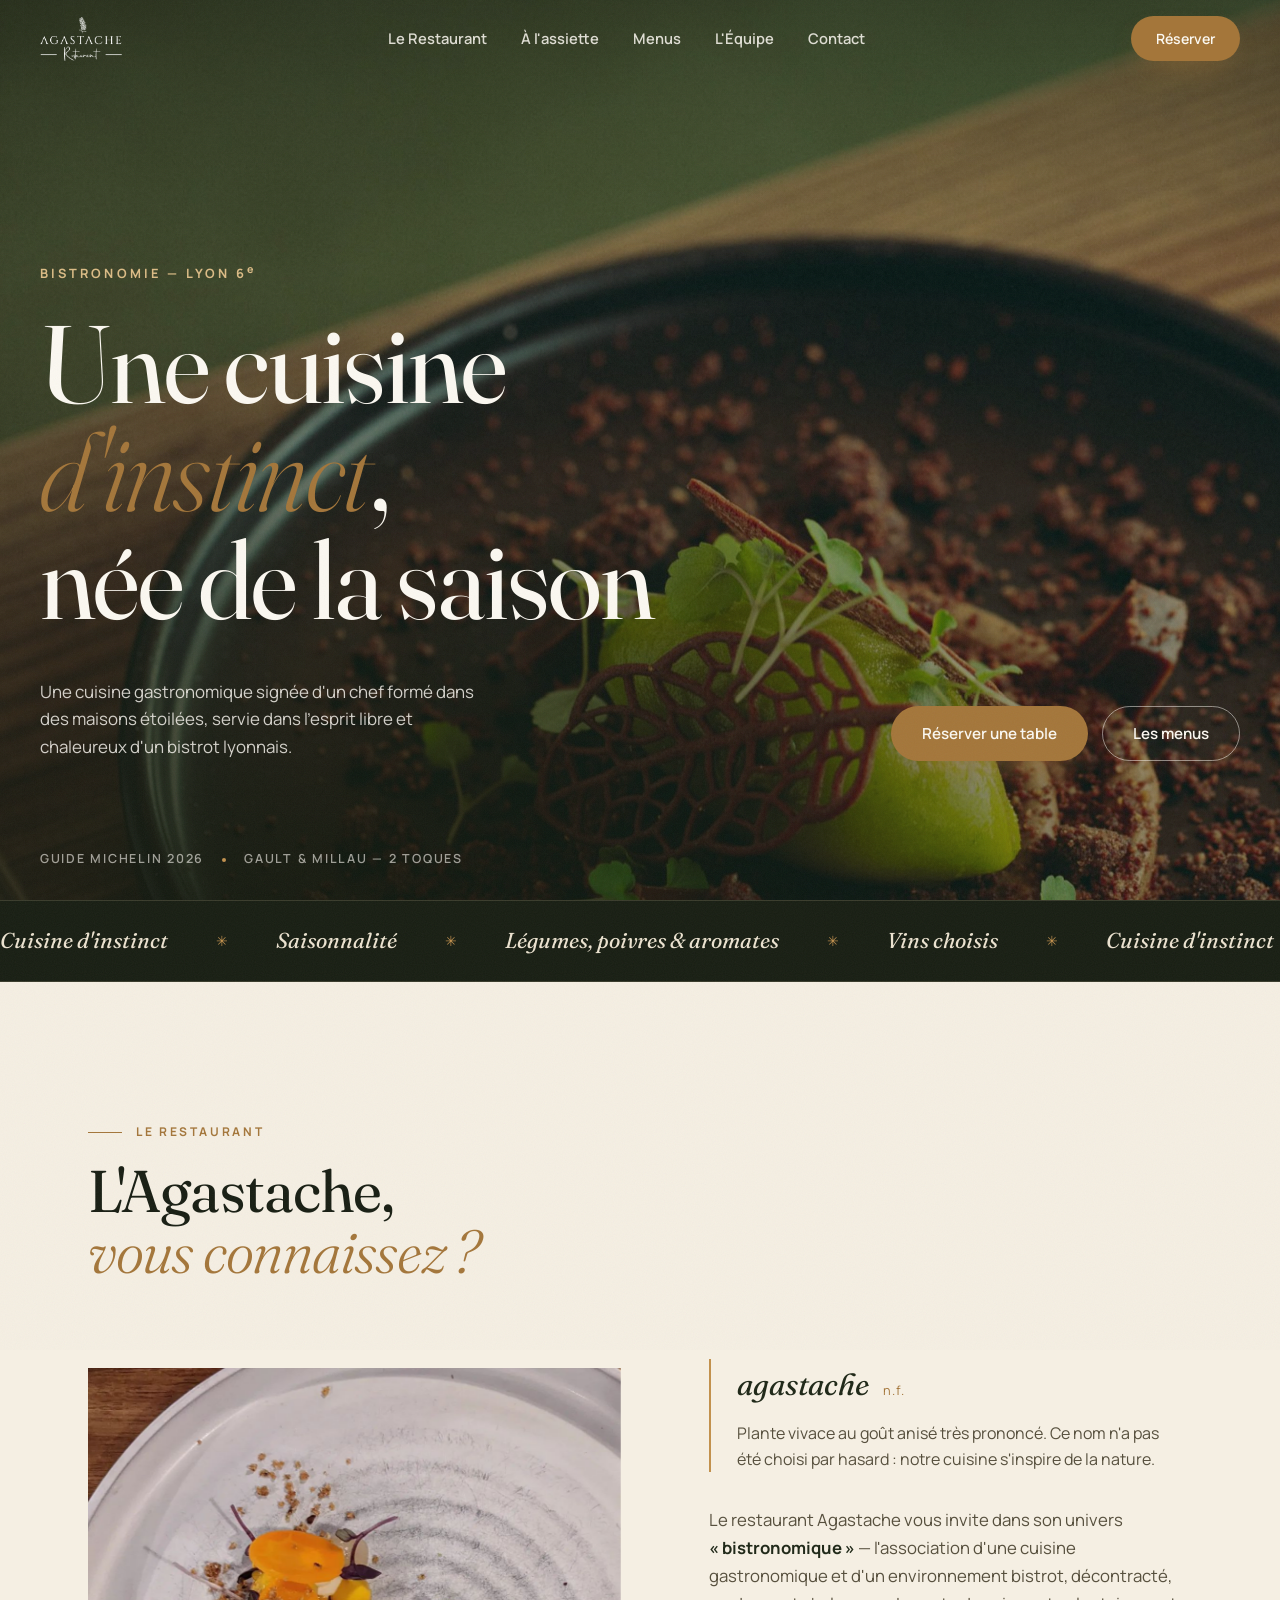
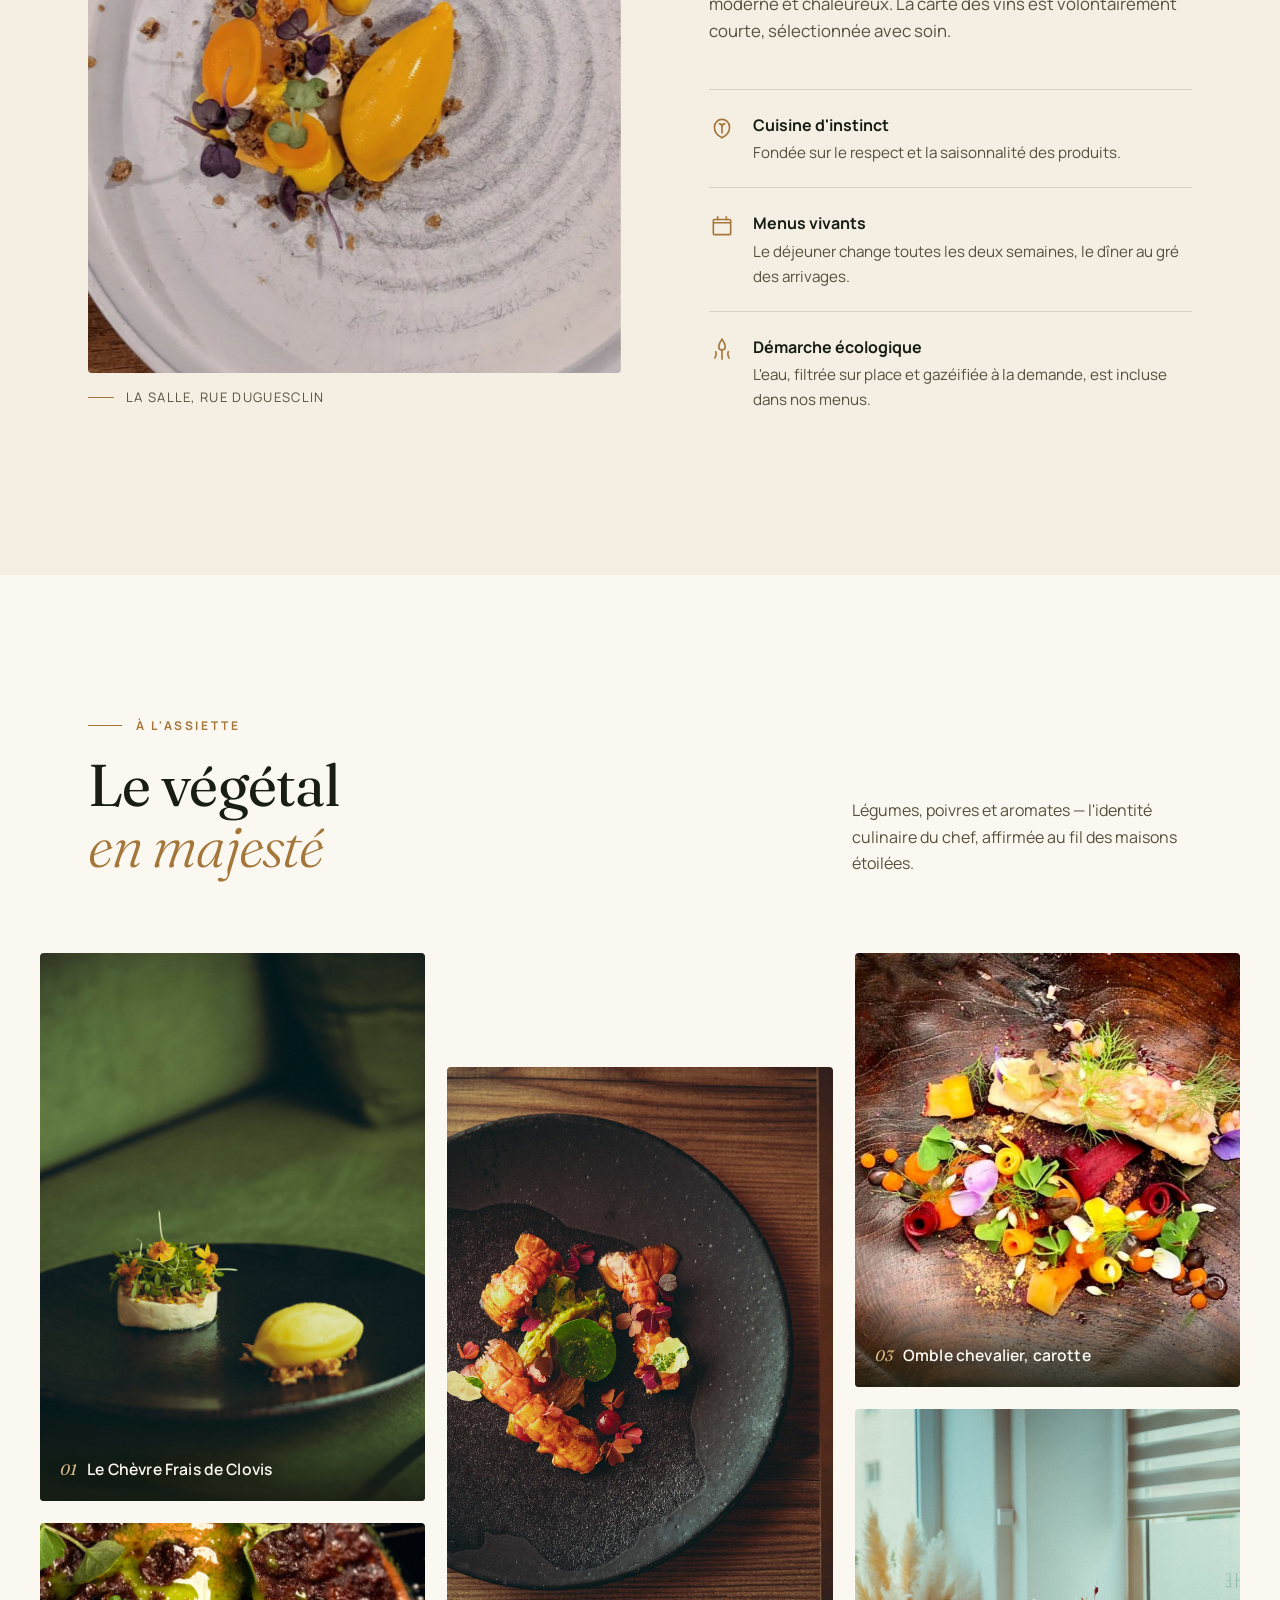
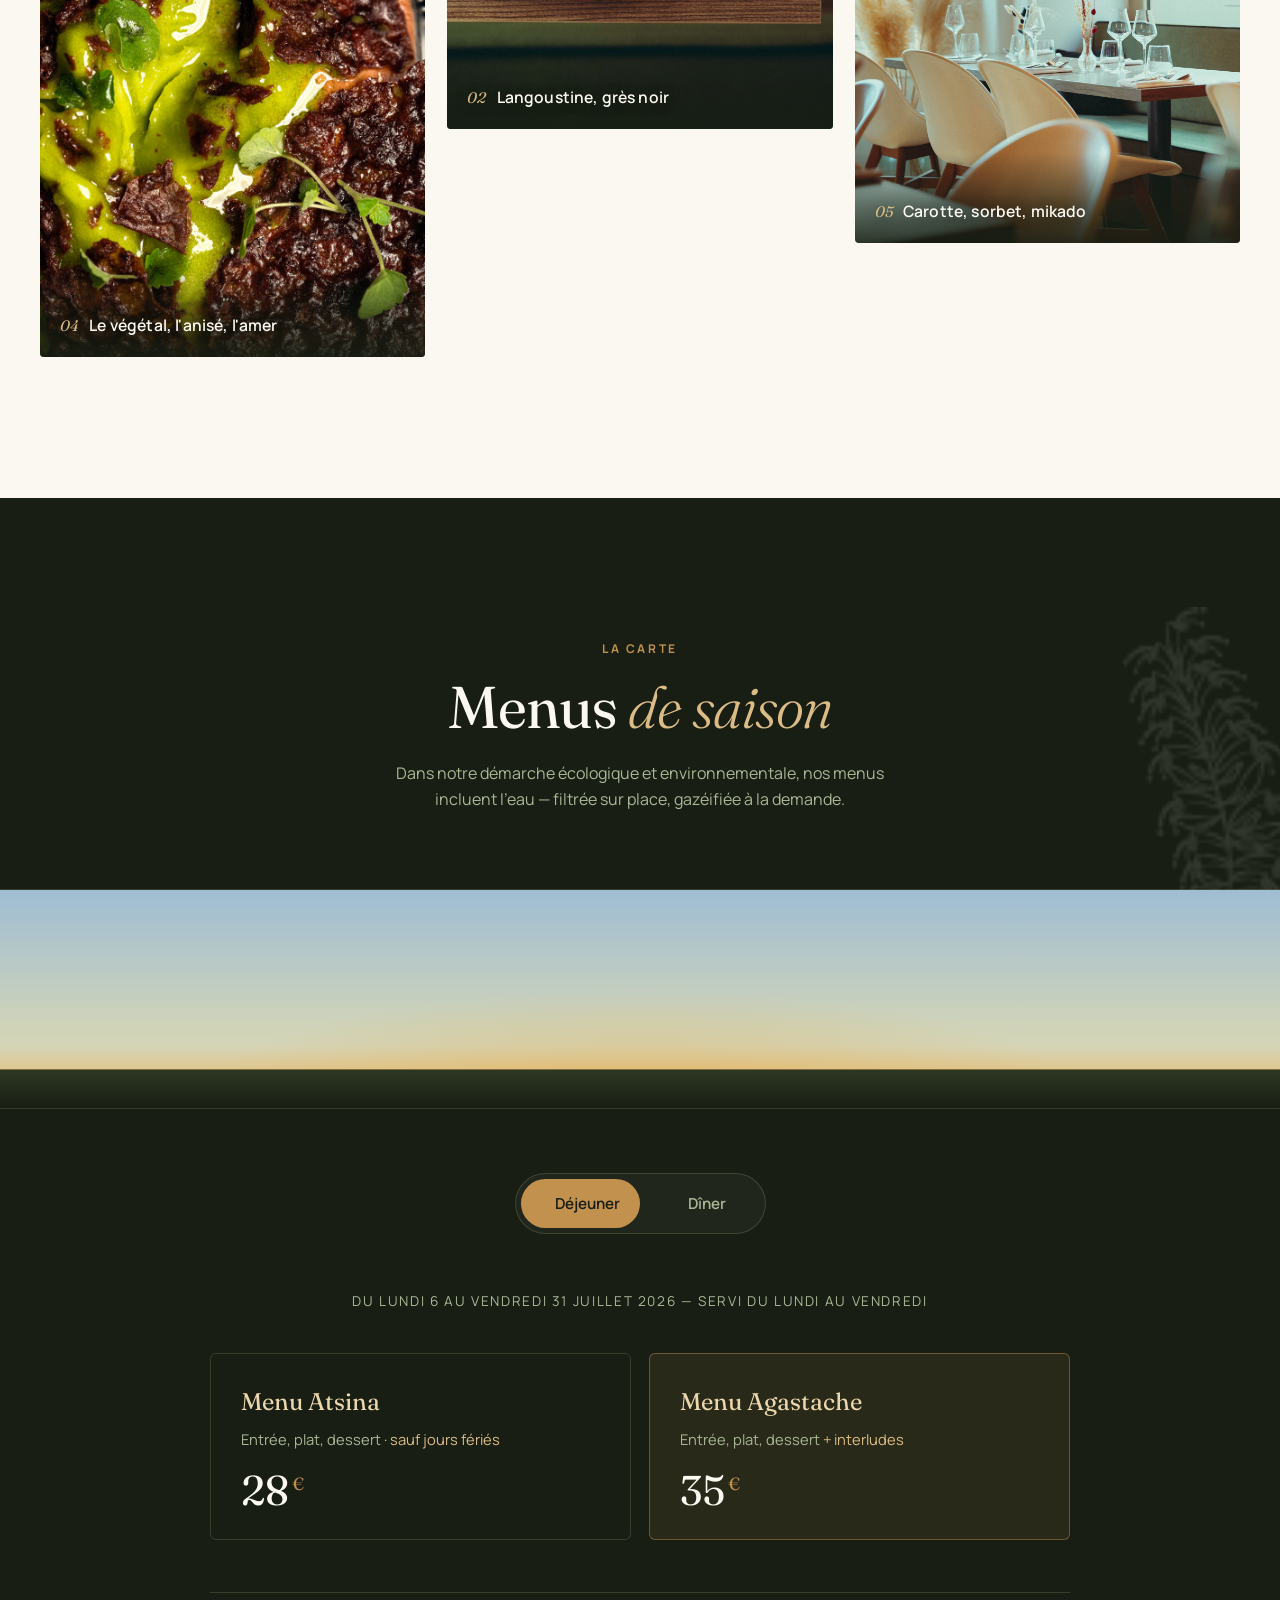
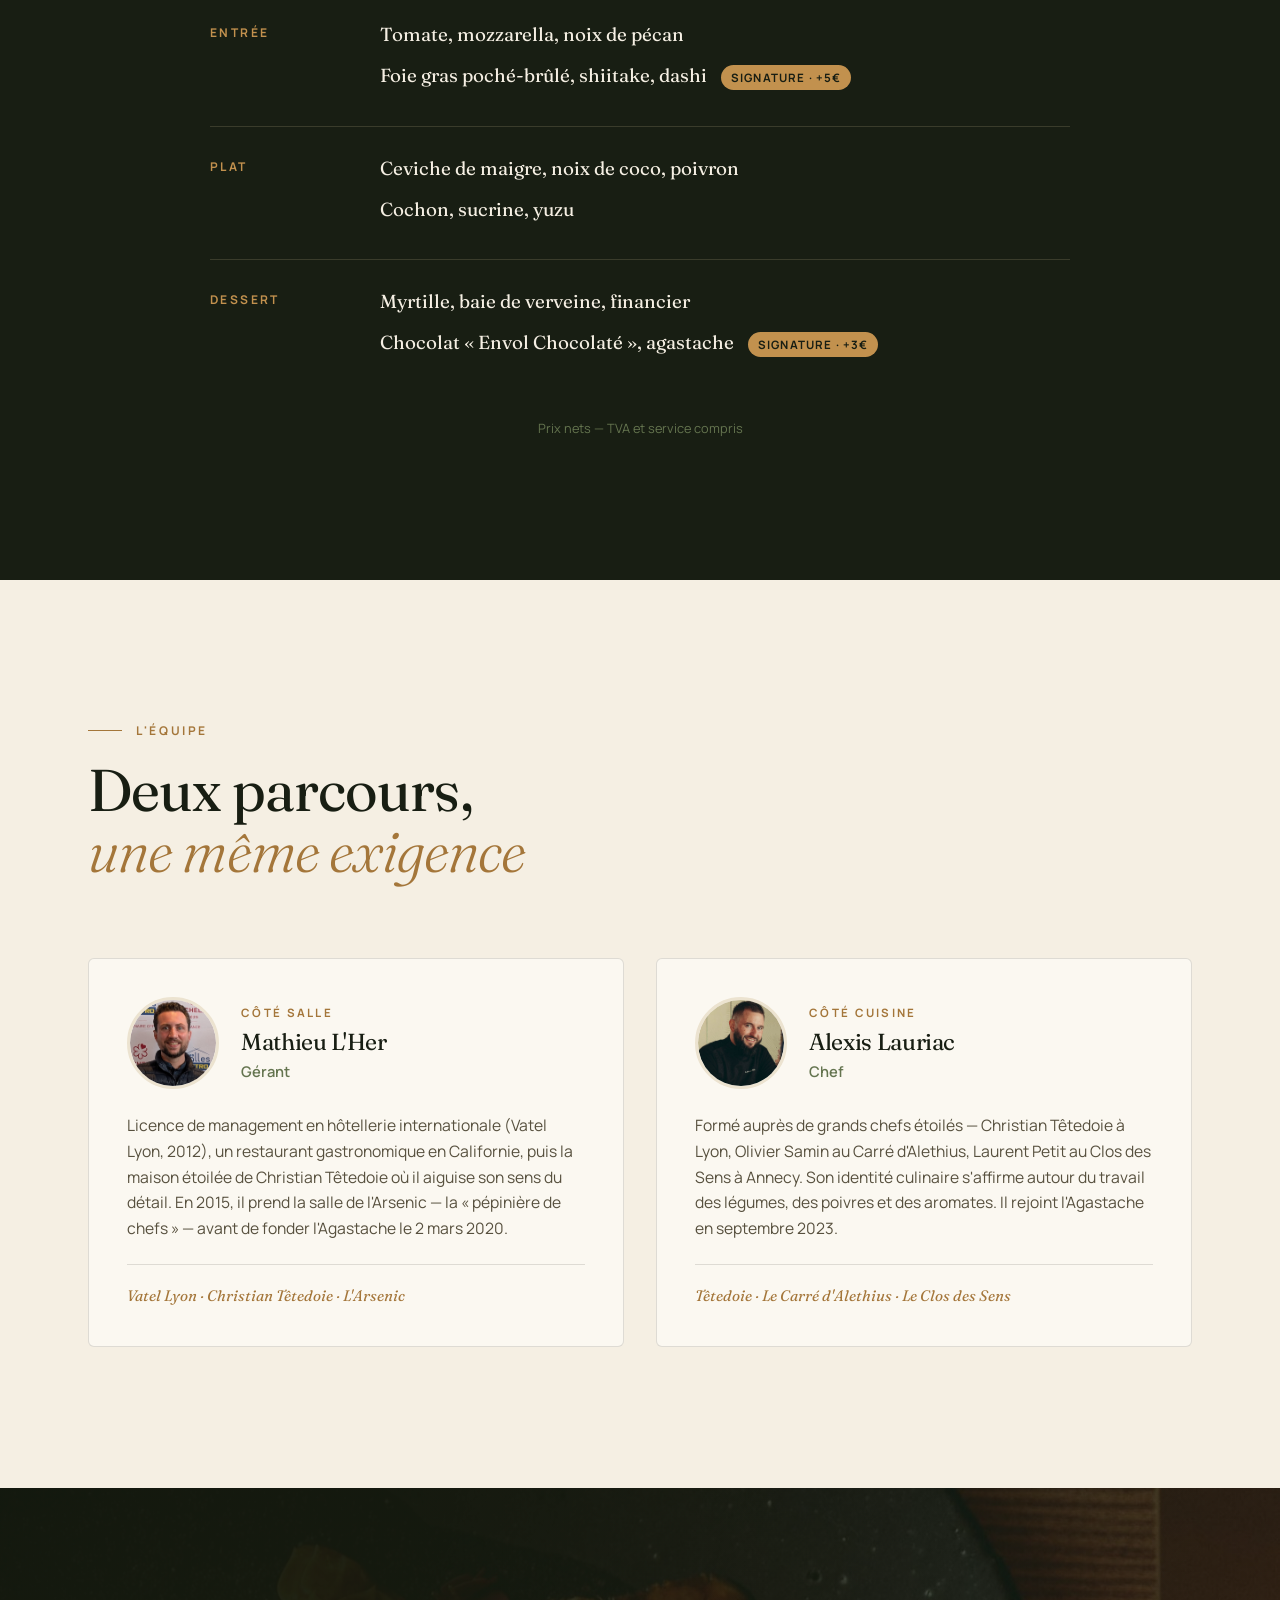
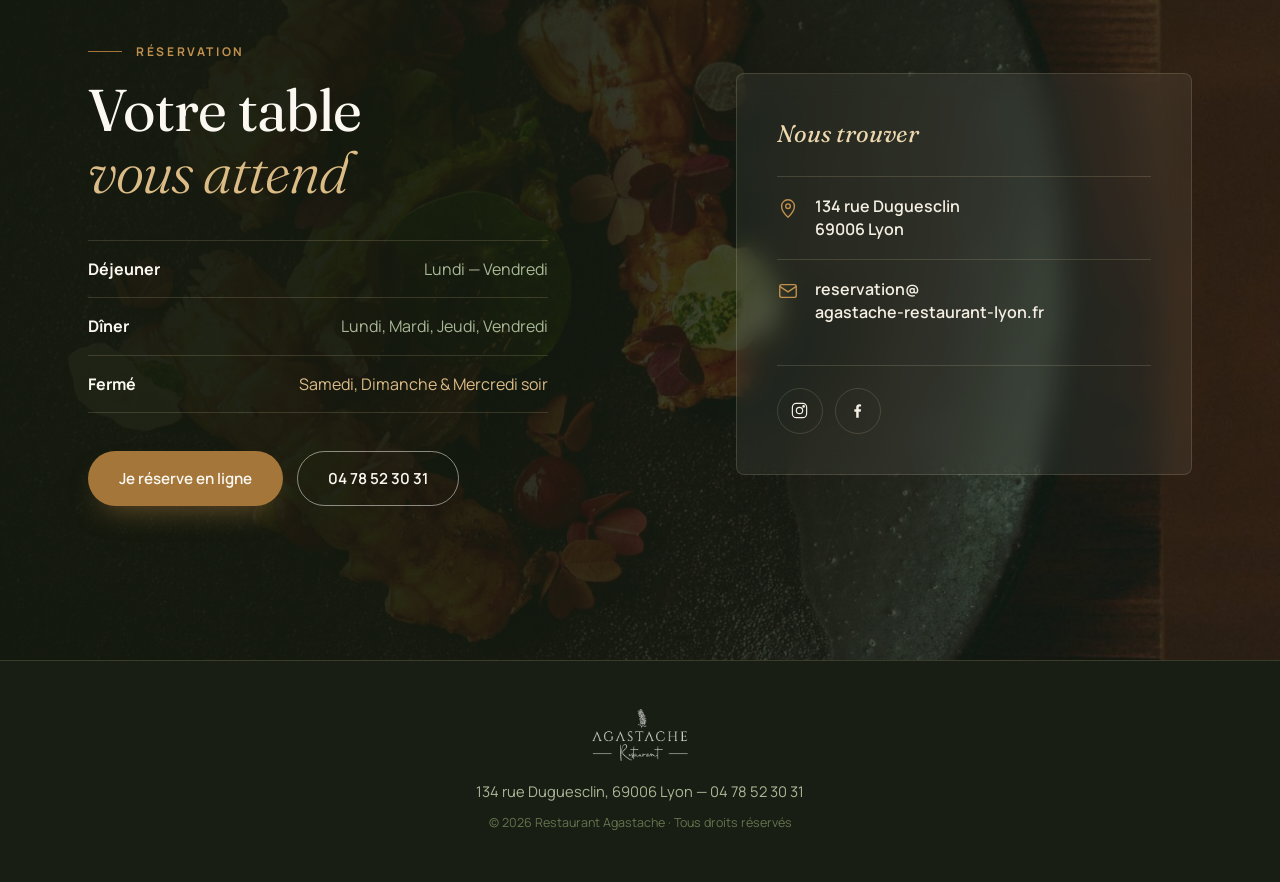
==== commit 7c5917dc: "Ajoute la page de réservation et corrige le responsive mobile - Nouvelle page reservation.html : inf" ====
--- a/index.html
+++ b/index.html
@@ -31,7 +31,7 @@
     </nav>
 
     <div class="header-actions">
-      <a class="btn btn-primary btn-small" href="#reservation">Réserver</a>
+      <a class="btn btn-primary btn-small" href="reservation.html">Réserver</a>
       <button class="nav-toggle" id="nav-toggle" aria-expanded="false" aria-controls="mobile-nav" aria-label="Ouvrir le menu">
         <span></span><span></span>
       </button>
@@ -45,7 +45,7 @@
     <a href="#assiette" style="--i:1">À l'assiette</a>
     <a href="#menus" style="--i:2">Menus</a>
     <a href="#equipe" style="--i:3">L'Équipe</a>
-    <a href="#reservation" style="--i:4">Réservation</a>
+    <a href="reservation.html" style="--i:4">Réservation</a>
   </nav>
   <div class="mobile-nav-foot" style="--i:5">
     <a href="tel:+33478523031">04 78 52 30 31</a>
@@ -75,7 +75,7 @@
           étoilées, servie dans l'esprit libre et chaleureux d'un bistrot lyonnais.
         </p>
         <div class="hero-actions">
-          <a href="#reservation" class="btn btn-primary">Réserver une table</a>
+          <a href="reservation.html" class="btn btn-primary">Réserver une table</a>
           <a href="#menus" class="btn btn-ghost">Les menus</a>
         </div>
       </div>
@@ -210,6 +210,24 @@
         </p>
       </div>
 
+    </div>
+
+    <div class="sky-scene reveal" id="sky-scene" aria-hidden="true">
+      <div class="sky-stars">
+        <i></i><i></i><i></i><i></i><i></i><i></i><i></i><i></i><i></i><i></i><i></i><i></i><i></i><i></i>
+      </div>
+      <div class="sky-orbit">
+        <span class="sky-sun">
+          <svg viewBox="0 0 64 64" fill="none" stroke="currentColor" stroke-width="2.4" stroke-linecap="round"><circle cx="32" cy="32" r="13" fill="currentColor" stroke="none"/><path d="M32 6v8M32 50v8M6 32h8M50 32h8M13.6 13.6l5.7 5.7M44.7 44.7l5.7 5.7M50.4 13.6l-5.7 5.7M19.3 44.7l-5.7 5.7"/></svg>
+        </span>
+        <span class="sky-moon">
+          <svg viewBox="0 0 64 64" fill="currentColor"><path d="M41 8a26 26 0 1 0 15 40A22 22 0 0 1 41 8Z"/></svg>
+        </span>
+      </div>
+      <div class="sky-horizon"></div>
+    </div>
+
+    <div class="container">
       <div class="menu-tabs reveal" role="tablist" aria-label="Choix du menu">
         <button role="tab" id="tab-dejeuner" aria-selected="true" aria-controls="panel-dejeuner" class="menu-tab is-active">Déjeuner</button>
         <button role="tab" id="tab-diner" aria-selected="false" aria-controls="panel-diner" class="menu-tab">Dîner</button>
@@ -376,7 +394,7 @@
         </dl>
 
         <div class="hero-actions reveal">
-          <a href="https://agastache-restaurant-lyon.fr/reservations/" class="btn btn-primary" target="_blank" rel="noopener">Je réserve en ligne</a>
+          <a href="reservation.html" class="btn btn-primary">Je réserve en ligne</a>
           <a href="tel:+33478523031" class="btn btn-ghost">04 78 52 30 31</a>
         </div>
       </div>
--- a/styles.css
+++ b/styles.css
@@ -34,18 +34,28 @@
 ::selection { background: var(--brass-500); color: var(--olive-950); }
 
 *, *::before, *::after { box-sizing: border-box; }
-html { scroll-behavior: smooth; }
+
+/* `hidden` (not `clip`) — clip is unsupported on iOS Safari < 16 and lets the
+   marquee track force a horizontal scroll. Applied to both elements so the
+   document itself can never scroll sideways. */
+html {
+  scroll-behavior: smooth;
+  overflow-x: hidden;
+  width: 100%;
+}
 
 body {
   margin: 0;
   min-height: 100dvh;
+  width: 100%;
+  max-width: 100%;
+  overflow-x: hidden;
   background: var(--cream);
   color: var(--ink);
   font-family: var(--font-body);
   font-size: 16px;
   line-height: 1.65;
   -webkit-font-smoothing: antialiased;
-  overflow-x: clip;
 }
 
 /* grain overlay */
@@ -213,7 +223,8 @@
   position: fixed;
   inset-inline: 0; top: 0;
   z-index: 200;
-  padding-block: 16px;
+  padding-top: max(16px, env(safe-area-inset-top));
+  padding-bottom: 16px;
   transition: transform 420ms var(--ease), background-color 420ms var(--ease), box-shadow 420ms var(--ease), padding 420ms var(--ease);
 }
 .site-header.is-hidden { transform: translateY(-110%); }
@@ -222,19 +233,43 @@
   backdrop-filter: blur(14px);
   -webkit-backdrop-filter: blur(14px);
   box-shadow: 0 1px 0 var(--border);
-  padding-block: 10px;
+  padding-top: max(10px, env(safe-area-inset-top));
+  padding-bottom: 10px;
+}
+
+/* Below the desktop breakpoint the header sits on top of photography, so the
+   white logo/burger need a scrim to stay legible, and the header must never
+   auto-hide — the burger is the only way to reach navigation. */
+@media (max-width: 999px) {
+  .site-header::before {
+    content: "";
+    position: absolute;
+    inset: 0;
+    z-index: -1;
+    pointer-events: none;
+    background: linear-gradient(180deg, rgba(24, 30, 19, 0.8) 0%, rgba(24, 30, 19, 0.45) 55%, rgba(24, 30, 19, 0) 100%);
+    transition: opacity 420ms var(--ease);
+  }
+  .site-header.is-scrolled::before { opacity: 0; }
+  .site-header.is-hidden { transform: none; }
 }
 
 .header-inner {
   max-width: var(--wide);
   margin-inline: auto;
-  padding-inline: 24px;
+  padding-left: max(24px, env(safe-area-inset-left));
+  padding-right: max(24px, env(safe-area-inset-right));
   display: flex;
   align-items: center;
   justify-content: space-between;
   gap: 24px;
 }
-@media (min-width: 768px) { .header-inner { padding-inline: 40px; } }
+@media (min-width: 768px) {
+  .header-inner {
+    padding-left: max(40px, env(safe-area-inset-left));
+    padding-right: max(40px, env(safe-area-inset-right));
+  }
+}
 
 .brand-mark {
   height: 44px; width: auto;
@@ -546,7 +581,7 @@
   align-items: start;
 }
 @media (min-width: 960px) {
-  .presentation-grid { grid-template-columns: 1.05fr 0.95fr; gap: 88px; }
+  .presentation-grid { grid-template-columns: minmax(0, 1.05fr) minmax(0, 0.95fr); gap: 88px; }
 }
 
 .presentation-photo { position: relative; }
@@ -616,14 +651,23 @@
 
 .gallery { background: var(--paper); }
 
+/* minmax(0, …) rather than 1fr: a bare `1fr` floors each track at the items'
+   min-content width (the captions), which pushed the right-hand column past
+   the viewport and got it clipped. */
 .gallery-grid {
   display: grid;
-  gap: 18px;
-  grid-template-columns: repeat(2, 1fr);
+  gap: 26px;
+  grid-template-columns: minmax(0, 1fr);
+}
+@media (min-width: 620px) {
+  .gallery-grid {
+    gap: 18px;
+    grid-template-columns: repeat(2, minmax(0, 1fr));
+  }
 }
 @media (min-width: 900px) {
   .gallery-grid {
-    grid-template-columns: repeat(12, 1fr);
+    grid-template-columns: repeat(12, minmax(0, 1fr));
     grid-auto-rows: 92px;
     gap: 22px;
   }
@@ -634,12 +678,13 @@
   .g-e { grid-column: 9 / 13; grid-row: 5 / 9; }
 }
 
-.g-item { position: relative; }
+.g-item { position: relative; min-width: 0; }
 .g-item .img-mask {
   height: 100%;
   border-radius: 4px;
-  aspect-ratio: 3 / 3.6;
-}
+  aspect-ratio: 4 / 3.4;
+}
+@media (min-width: 620px) { .g-item .img-mask { aspect-ratio: 3 / 3.6; } }
 @media (min-width: 900px) { .g-item .img-mask { aspect-ratio: auto; } }
 .g-item img {
   width: 100%; height: 100%;
@@ -647,20 +692,32 @@
 }
 .g-item:hover img { transform: scale(1.05); transition-duration: 700ms; }
 
+/* Captions overlay the photo they label: sandwiched between two tall images
+   they were both easy to miss and ambiguous about which image they belonged to. */
 .g-item figcaption {
-  margin-top: 12px;
-  font-size: 0.84rem;
-  letter-spacing: 0.06em;
-  color: var(--ink-soft);
-  display: flex;
+  position: absolute;
+  inset: auto 0 0 0;
+  z-index: 2;
+  display: flex;
+  flex-wrap: wrap;
   align-items: baseline;
-  gap: 10px;
+  gap: 4px 10px;
+  padding: 46px 20px 18px;
+  font-size: 0.98rem;
+  font-weight: 600;
+  letter-spacing: 0.01em;
+  color: var(--paper);
+  text-shadow: 0 1px 12px rgba(24, 30, 19, 0.55);
+  background: linear-gradient(0deg, rgba(24, 30, 19, 0.88) 0%, rgba(24, 30, 19, 0.55) 45%, rgba(24, 30, 19, 0) 100%);
+  border-radius: 0 0 4px 4px;
+  pointer-events: none;
 }
 .g-item figcaption span {
   font-family: var(--font-display);
   font-style: italic;
-  color: var(--brass-600);
-  font-size: 0.8rem;
+  font-weight: 400;
+  color: var(--brass-300);
+  font-size: 0.95rem;
 }
 
 /* ==========================================================================
@@ -684,6 +741,137 @@
 .menus h2 em { color: var(--brass-300); }
 .menus .eyebrow { color: var(--brass-500); }
 .menus .section-note { color: var(--olive-300); }
+
+/* ---------------------------------------------------------------------------
+   Sky band — full-bleed strip across the site, between the section head and
+   the tabs. Déjeuner: the sun shines. Dîner: it sets and the moon rises.
+   -------------------------------------------------------------------------- */
+
+.sky-scene {
+  position: relative;
+  width: 100%;
+  height: clamp(150px, 22vw, 220px);
+  margin-bottom: clamp(40px, 5vw, 64px);
+  overflow: hidden;
+  border-block: 1px solid var(--border-light);
+  isolation: isolate;
+}
+/* two skies crossfading */
+.sky-scene::before,
+.sky-scene::after {
+  content: "";
+  position: absolute;
+  inset: 0;
+  z-index: -1;
+  transition: opacity 1500ms var(--ease);
+}
+.sky-scene::before {
+  background:
+    radial-gradient(60% 90% at 50% 100%, rgba(232, 164, 55, 0.4) 0%, rgba(232, 164, 55, 0) 60%),
+    linear-gradient(180deg, #9fbdd4 0%, #cfd3b9 62%, #e6d9b4 100%);
+  opacity: 1;
+}
+.sky-scene::after {
+  background:
+    radial-gradient(55% 85% at 50% 100%, rgba(238, 232, 216, 0.14) 0%, rgba(238, 232, 216, 0) 60%),
+    linear-gradient(180deg, #0c1118 0%, #131a14 60%, #1a2314 100%);
+  opacity: 0;
+}
+.sky-scene.is-night::before { opacity: 0; }
+.sky-scene.is-night::after { opacity: 1; }
+
+.sky-stars { position: absolute; inset: 0 0 24% 0; }
+.sky-stars i {
+  position: absolute;
+  width: 3px; height: 3px;
+  border-radius: 50%;
+  background: var(--brass-200);
+  box-shadow: 0 0 6px rgba(236, 215, 174, 0.7);
+  opacity: 0;
+  transform: scale(0.2);
+  transition: opacity 800ms var(--ease), transform 800ms var(--ease);
+}
+.sky-stars i:nth-child(1)  { top: 22%; left: 5%; }
+.sky-stars i:nth-child(2)  { top: 46%; left: 11%; width: 2px; height: 2px; }
+.sky-stars i:nth-child(3)  { top: 14%; left: 19%; width: 2px; height: 2px; }
+.sky-stars i:nth-child(4)  { top: 58%; left: 25%; }
+.sky-stars i:nth-child(5)  { top: 28%; left: 33%; }
+.sky-stars i:nth-child(6)  { top: 10%; left: 43%; width: 2px; height: 2px; }
+.sky-stars i:nth-child(7)  { top: 40%; left: 55%; }
+.sky-stars i:nth-child(8)  { top: 16%; left: 64%; }
+.sky-stars i:nth-child(9)  { top: 52%; left: 72%; width: 2px; height: 2px; }
+.sky-stars i:nth-child(10) { top: 26%; left: 81%; }
+.sky-stars i:nth-child(11) { top: 60%; left: 88%; width: 2px; height: 2px; }
+.sky-stars i:nth-child(12) { top: 12%; left: 94%; }
+.sky-stars i:nth-child(13) { top: 66%; left: 40%; width: 2px; height: 2px; }
+.sky-stars i:nth-child(14) { top: 36%; left: 96%; }
+.sky-scene.is-night .sky-stars i { opacity: 0.9; transform: scale(1); }
+.sky-scene.is-night .sky-stars i:nth-child(odd)  { transition-delay: 450ms; }
+.sky-scene.is-night .sky-stars i:nth-child(even) { transition-delay: 750ms; }
+.sky-scene.is-night .sky-stars i:nth-child(3n)   { transition-delay: 1050ms; }
+
+/* wide orbit: its centre sits far below the band, so the sun/moon draw a
+   long, shallow arc across the whole strip as the wheel turns */
+.sky-orbit {
+  position: absolute;
+  left: 50%;
+  top: 115%;
+  width: min(120vw, 1500px);
+  aspect-ratio: 1;
+  transform: translate(-50%, -50%) rotate(0deg);
+  transition: transform 1900ms cubic-bezier(0.58, 0.04, 0.26, 1);
+}
+.sky-scene.is-night .sky-orbit { transform: translate(-50%, -50%) rotate(180deg); }
+
+.sky-sun, .sky-moon {
+  position: absolute;
+  left: 50%;
+  width: 76px; height: 76px;
+  margin-left: -38px;
+  display: flex;
+  align-items: center;
+  justify-content: center;
+  transition: transform 1900ms cubic-bezier(0.58, 0.04, 0.26, 1);
+}
+.sky-sun {
+  top: -30px;
+  color: #e8a437;
+  filter: drop-shadow(0 0 26px rgba(232, 164, 55, 0.85)) drop-shadow(0 0 70px rgba(232, 164, 55, 0.4));
+}
+.sky-moon {
+  bottom: -30px;
+  color: #eee8d8;
+  transform: rotate(180deg);
+  filter: drop-shadow(0 0 20px rgba(238, 232, 216, 0.55));
+}
+.sky-sun svg, .sky-moon svg { width: 58px; height: 58px; }
+/* counter-rotate so both stay upright during the journey */
+.sky-scene.is-night .sky-sun { transform: rotate(-180deg); }
+.sky-scene.is-night .sky-moon { transform: rotate(0deg); }
+
+.sky-horizon {
+  position: absolute;
+  inset: 82% 0 0 0;
+  background: linear-gradient(180deg, var(--olive-800) 0%, var(--olive-950) 100%);
+  border-top: 1px solid rgba(236, 215, 174, 0.3);
+}
+.sky-horizon::before {
+  content: "";
+  position: absolute;
+  inset: -24px 0 auto 0;
+  height: 24px;
+  background: linear-gradient(0deg, rgba(232, 164, 55, 0.3), transparent);
+  transition: opacity 1500ms var(--ease);
+}
+.sky-scene.is-night .sky-horizon::before { opacity: 0.2; }
+
+@media (prefers-reduced-motion: reduce) {
+  .sky-orbit, .sky-sun, .sky-moon,
+  .sky-scene::before, .sky-scene::after, .sky-stars i {
+    transition-duration: 0.01ms !important;
+    transition-delay: 0ms !important;
+  }
+}
 
 .menu-tabs {
   position: relative;
@@ -742,7 +930,7 @@
   gap: 18px;
   margin-bottom: 52px;
 }
-@media (min-width: 680px) { .menu-formulas { grid-template-columns: 1fr 1fr; } }
+@media (min-width: 680px) { .menu-formulas { grid-template-columns: minmax(0, 1fr) minmax(0, 1fr); } }
 
 .formula {
   position: relative;
@@ -780,7 +968,7 @@
   padding-block: 26px;
   border-top: 1px solid var(--border-light);
 }
-@media (min-width: 680px) { .course { grid-template-columns: 130px 1fr; } }
+@media (min-width: 680px) { .course { grid-template-columns: 130px minmax(0, 1fr); } }
 .course-label {
   font-size: 0.75rem;
   font-weight: 700;
@@ -824,7 +1012,7 @@
 .team { background: var(--cream); }
 
 .team-grid { display: grid; gap: 26px; }
-@media (min-width: 860px) { .team-grid { grid-template-columns: 1fr 1fr; gap: 32px; } }
+@media (min-width: 860px) { .team-grid { grid-template-columns: minmax(0, 1fr) minmax(0, 1fr); gap: 32px; } }
 
 .team-card {
   background: var(--paper);
@@ -904,7 +1092,7 @@
   gap: 56px;
   align-items: center;
 }
-@media (min-width: 960px) { .reservation-inner { grid-template-columns: 1.1fr 0.9fr; gap: 90px; } }
+@media (min-width: 960px) { .reservation-inner { grid-template-columns: minmax(0, 1.1fr) minmax(0, 0.9fr); gap: 90px; } }
 
 .reservation h2 { color: var(--paper); }
 .reservation h2 em { color: var(--brass-300); }
@@ -1018,3 +1206,160 @@
   .reveal-img .img-mask::after { display: none; }
   [data-parallax] { transform: none !important; }
 }
+
+/* ==========================================================================
+   Reservation page
+   ========================================================================== */
+
+.page-reservation { background: var(--cream); }
+
+/* This page has no hero photo behind the header, so it always needs the solid
+   treatment rather than the transparent-over-image variant. */
+.site-header.is-solid {
+  background: rgba(245, 239, 227, 0.92);
+  backdrop-filter: blur(14px);
+  -webkit-backdrop-filter: blur(14px);
+  box-shadow: 0 1px 0 var(--border);
+}
+.site-header.is-solid .brand-mark { filter: none; }
+.site-header.is-solid .main-nav a { color: var(--ink-soft); }
+.site-header.is-solid .nav-toggle { border-color: var(--border); }
+.site-header.is-solid .nav-toggle span { background: var(--olive-950); }
+.site-header.is-solid::before { opacity: 0 !important; }
+
+.res-hero {
+  background: var(--olive-950);
+  color: var(--cream);
+  padding-top: calc(clamp(96px, 13vw, 150px) + 46px);
+  padding-bottom: clamp(56px, 8vw, 96px);
+}
+.res-hero .eyebrow { color: var(--brass-500); }
+
+.res-title {
+  font-family: var(--font-display);
+  font-weight: 400;
+  font-size: clamp(2.1rem, 5.4vw, 4rem);
+  line-height: 1.05;
+  letter-spacing: -0.015em;
+  color: var(--paper);
+  max-width: 22ch;
+}
+.res-title em { font-style: italic; font-weight: 300; color: var(--brass-300); }
+
+.res-lede {
+  margin-top: 22px;
+  font-size: 1.1rem;
+  color: var(--olive-300);
+}
+
+.res-body { background: var(--cream); }
+
+.res-grid { display: grid; gap: 44px; align-items: start; }
+@media (min-width: 960px) {
+  .res-grid { grid-template-columns: minmax(0, 1.15fr) minmax(0, 0.85fr); gap: 72px; }
+}
+
+.res-main { display: grid; gap: 30px; }
+.res-block { display: grid; gap: 14px; }
+.res-block p { color: var(--ink-soft); font-size: 1.04rem; max-width: 60ch; }
+.res-block a {
+  color: var(--brass-600);
+  font-weight: 700;
+  text-decoration: underline;
+  text-decoration-thickness: 1px;
+  text-underline-offset: 3px;
+}
+.res-block a:hover { color: var(--olive-900); }
+
+.res-block-title {
+  font-family: var(--font-display);
+  font-size: 1.45rem;
+  color: var(--olive-950);
+  margin-bottom: 12px;
+}
+
+/* Reconfirmation notice — carries real consequence, so it gets an icon plus
+   text rather than colour alone. */
+.res-callout {
+  display: flex;
+  gap: 16px;
+  align-items: flex-start;
+  background: rgba(164, 118, 58, 0.09);
+  border: 1px solid rgba(164, 118, 58, 0.32);
+  border-left-width: 3px;
+  border-radius: 6px;
+  padding: 24px 26px;
+}
+.res-callout svg { width: 24px; height: 24px; flex-shrink: 0; color: var(--brass-600); margin-top: 2px; }
+.res-callout p { color: var(--ink-soft); font-size: 1rem; }
+.res-callout strong { color: var(--olive-950); }
+
+.res-wednesdays {
+  border-top: 1px solid var(--border);
+  padding-top: 30px;
+}
+.res-wednesdays p { color: var(--ink-soft); font-size: 1.04rem; max-width: 60ch; }
+
+.res-dates { margin-top: 24px; display: grid; gap: 16px; }
+.res-dates > div {
+  display: flex;
+  flex-wrap: wrap;
+  align-items: center;
+  gap: 12px 14px;
+}
+.res-dates dt {
+  font-size: 0.75rem;
+  font-weight: 700;
+  letter-spacing: 0.18em;
+  text-transform: uppercase;
+  color: var(--brass-600);
+  min-width: 82px;
+}
+.res-dates dd { display: flex; flex-wrap: wrap; gap: 10px; margin: 0; }
+.res-dates dd span {
+  display: inline-flex;
+  align-items: center;
+  justify-content: center;
+  min-width: 44px;
+  min-height: 44px;
+  padding: 0 12px;
+  border-radius: 999px;
+  background: var(--paper);
+  border: 1px solid var(--border);
+  font-weight: 700;
+  font-variant-numeric: tabular-nums;
+  color: var(--olive-900);
+}
+
+.res-card {
+  background: var(--olive-950);
+  color: var(--cream);
+  border-radius: 8px;
+  padding: 36px;
+  position: sticky;
+  top: 96px;
+}
+.res-card-title {
+  font-family: var(--font-display);
+  font-style: italic;
+  font-size: 1.4rem;
+  color: var(--brass-200);
+  margin-bottom: 18px;
+}
+.res-card-title-2 { margin-top: 32px; }
+.res-card .hours-list { margin: 0; }
+.res-card .hours-row dd span { color: var(--brass-300); font-size: 0.9rem; }
+
+.res-module {
+  background: var(--paper);
+  padding-block: clamp(72px, 10vw, 130px);
+  border-top: 1px solid var(--border);
+}
+.res-cta { text-align: center; }
+.btn-large { padding: 18px 40px; font-size: 1.05rem; gap: 12px; }
+.btn-large svg { width: 20px; height: 20px; }
+.res-cta-note {
+  margin-top: 16px;
+  font-size: 0.86rem;
+  color: var(--ink-soft);
+}
